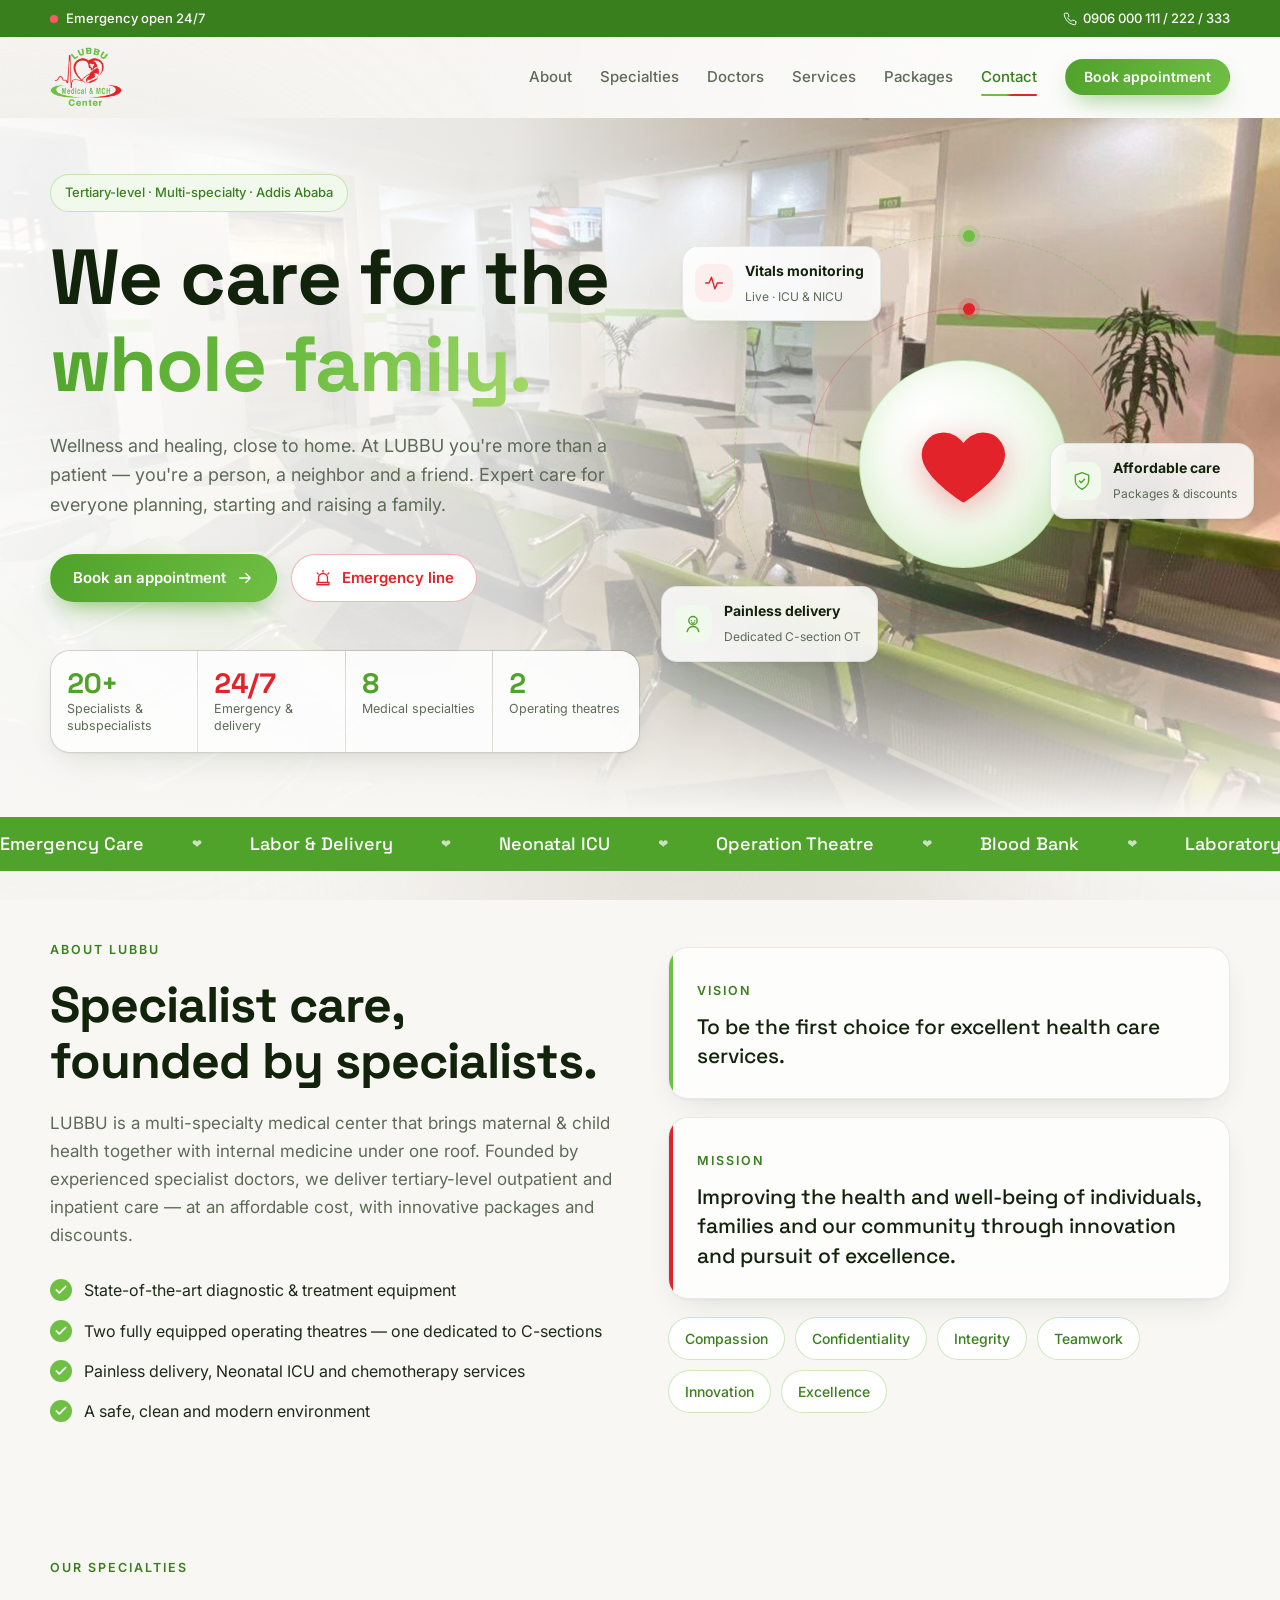
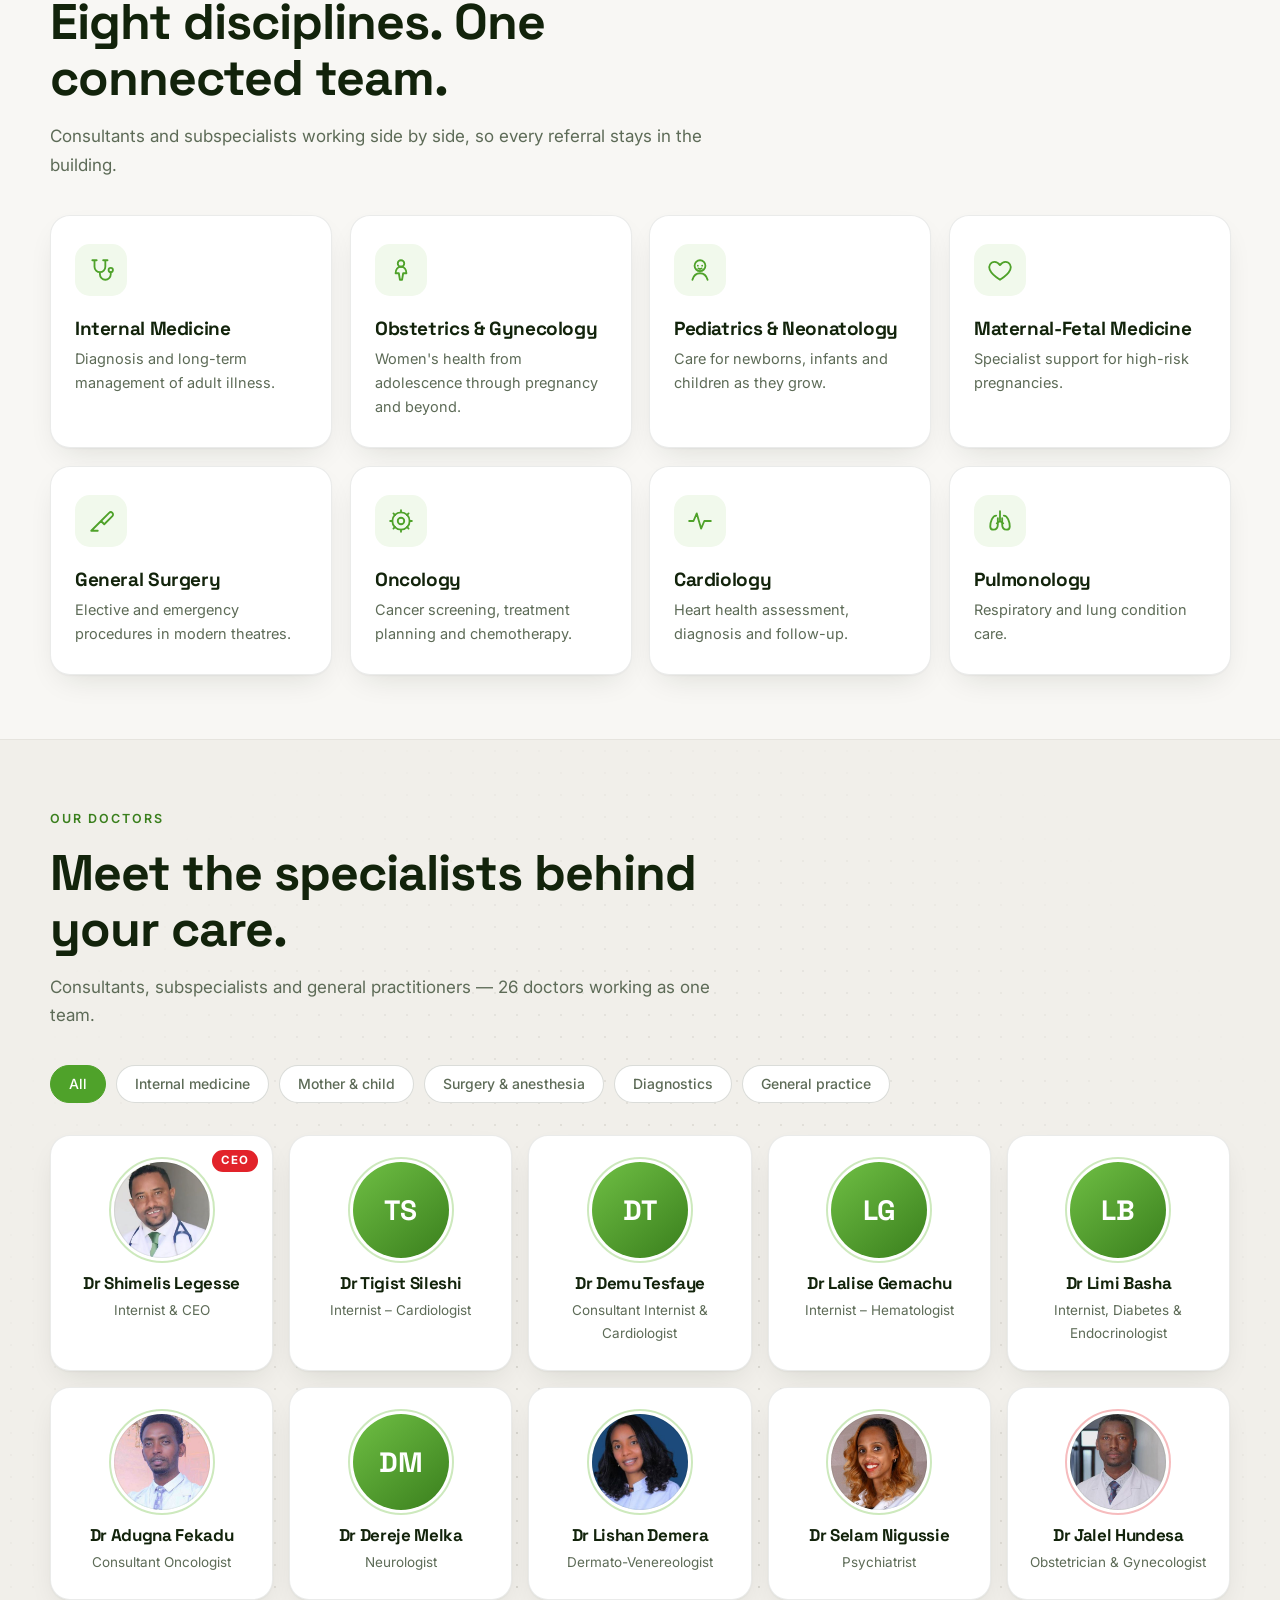
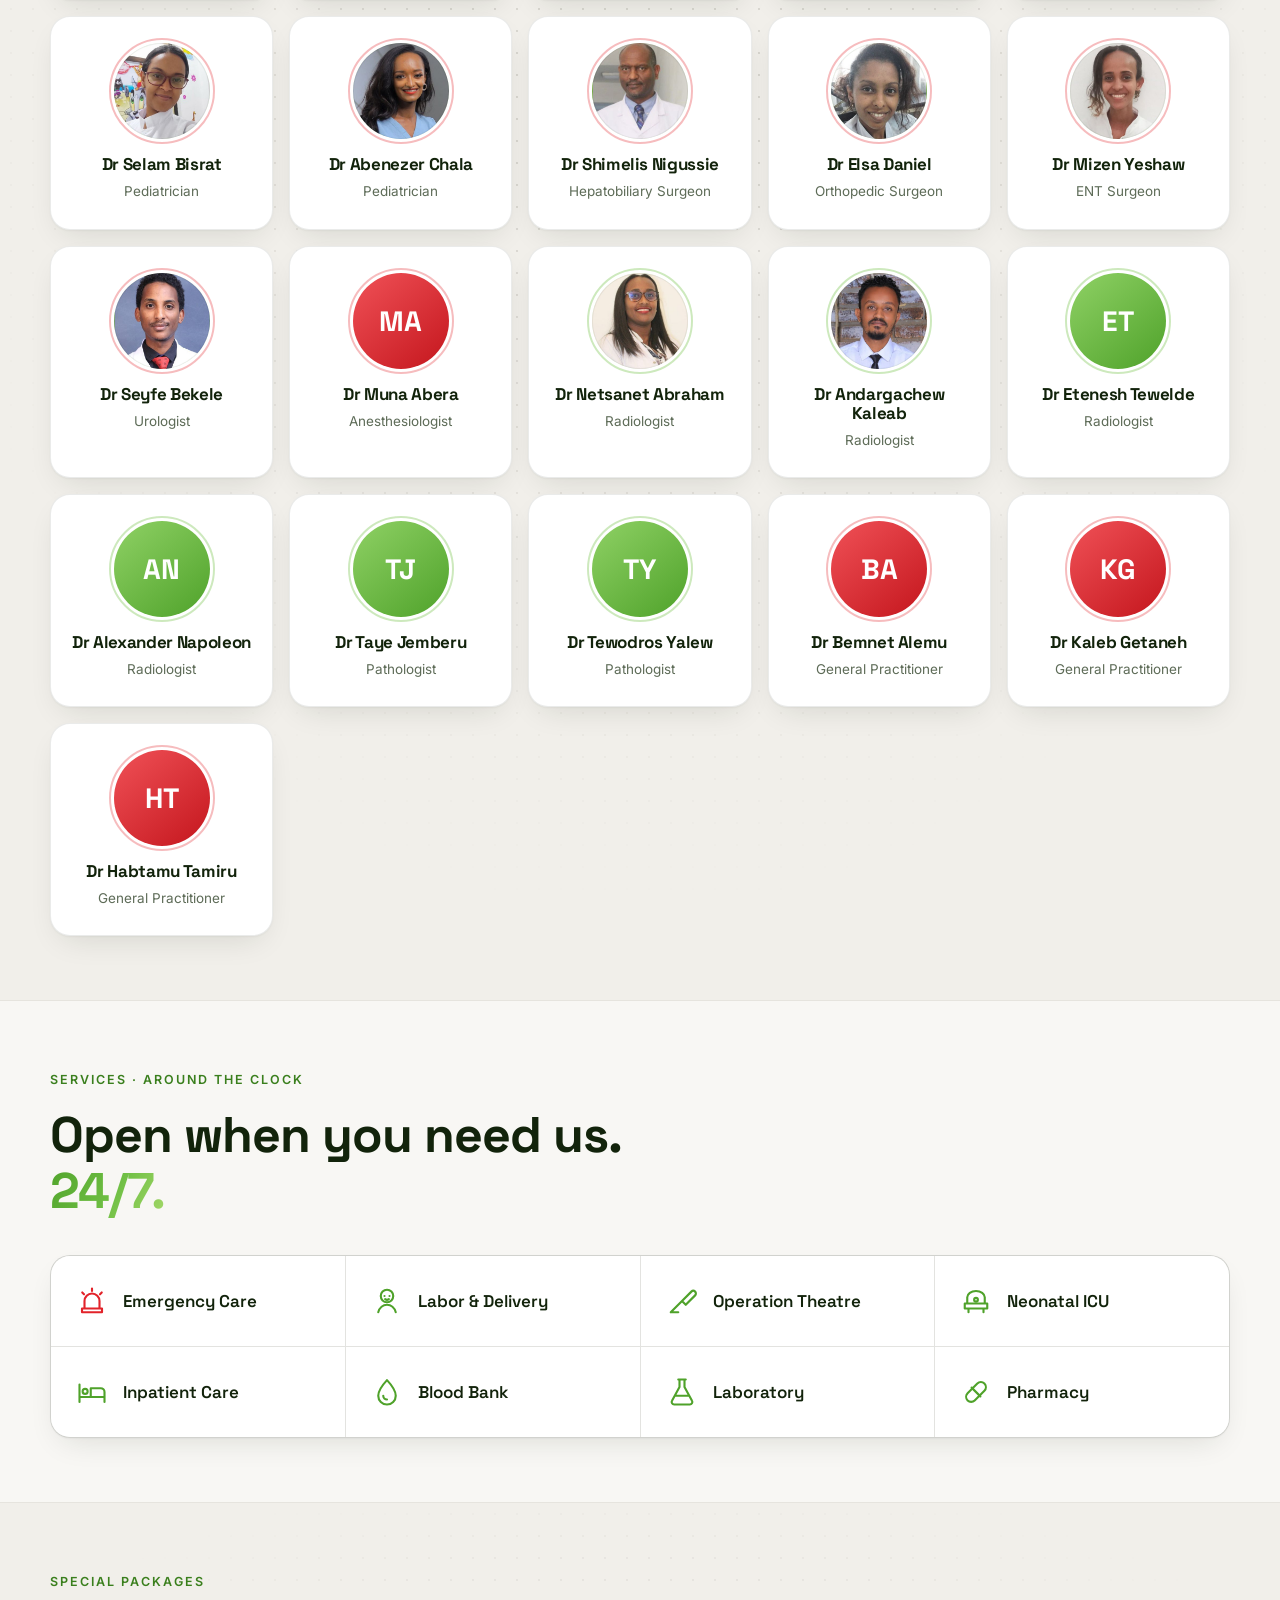
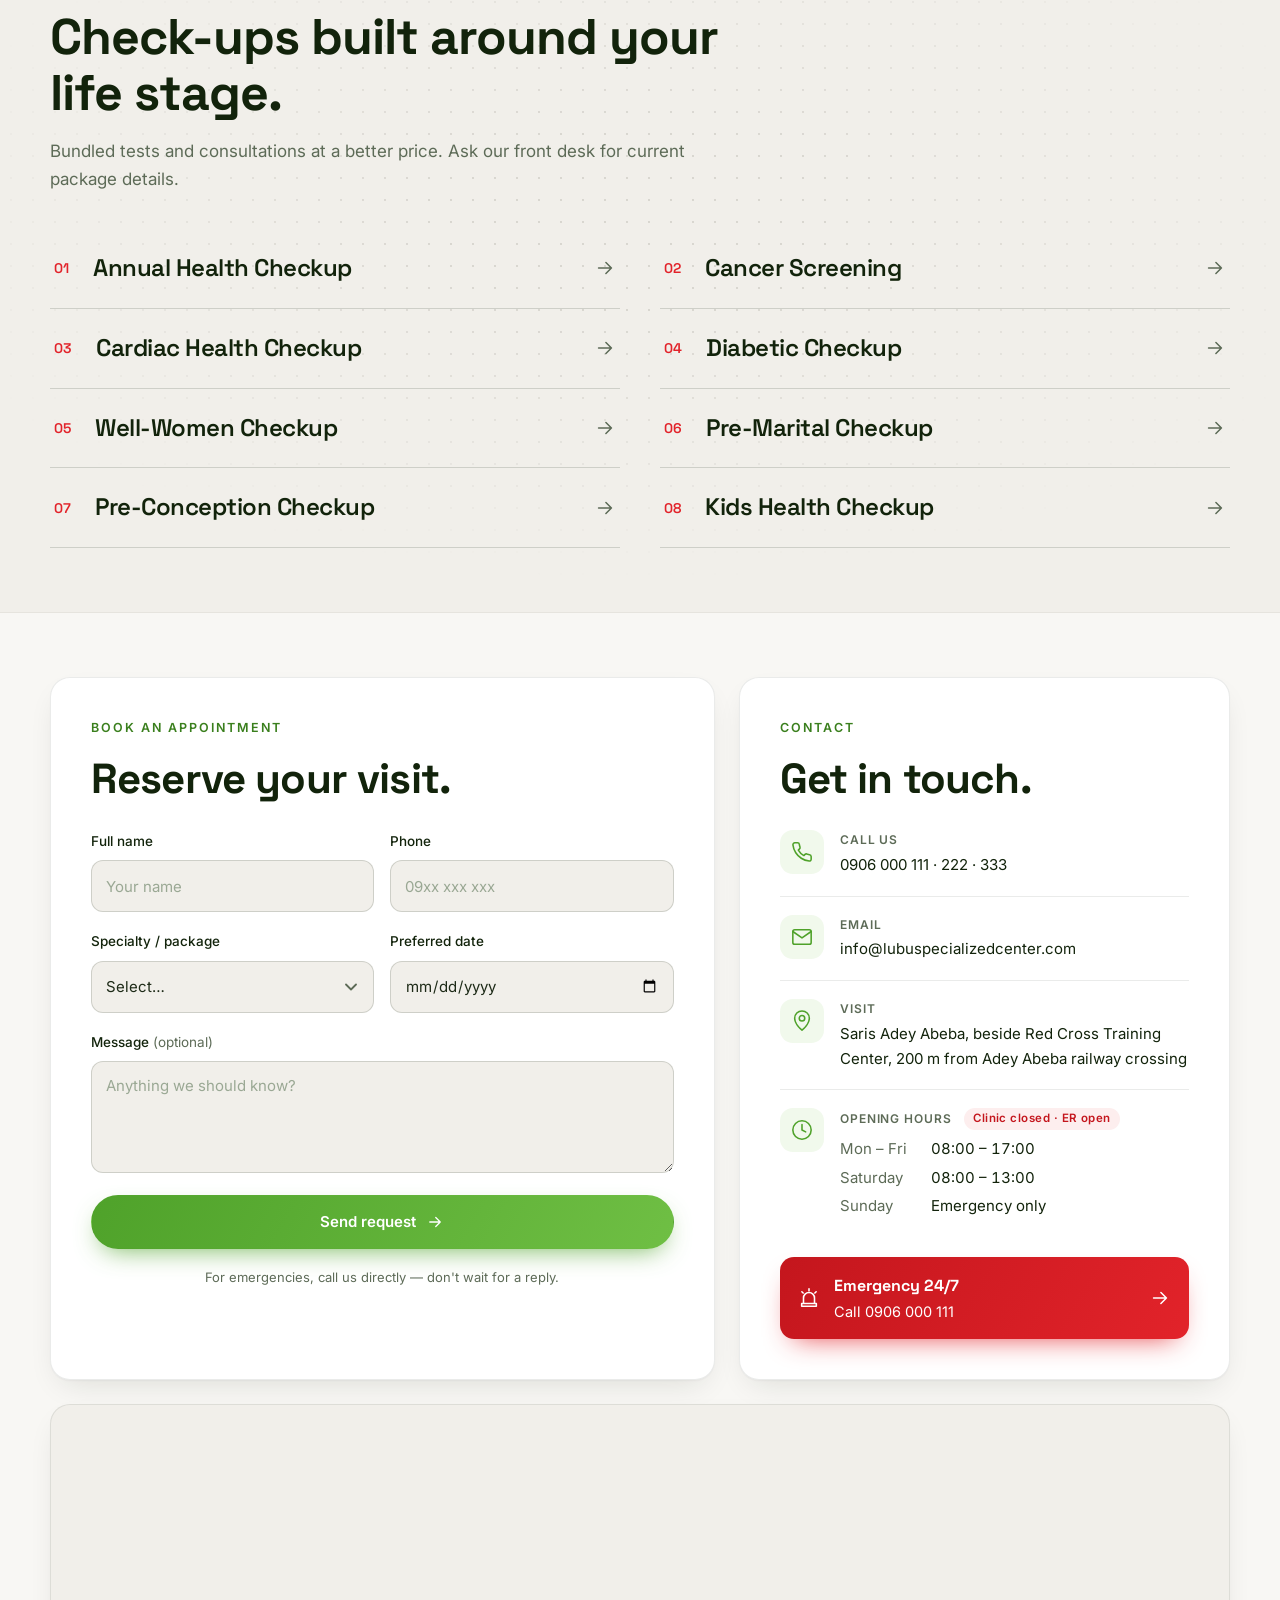
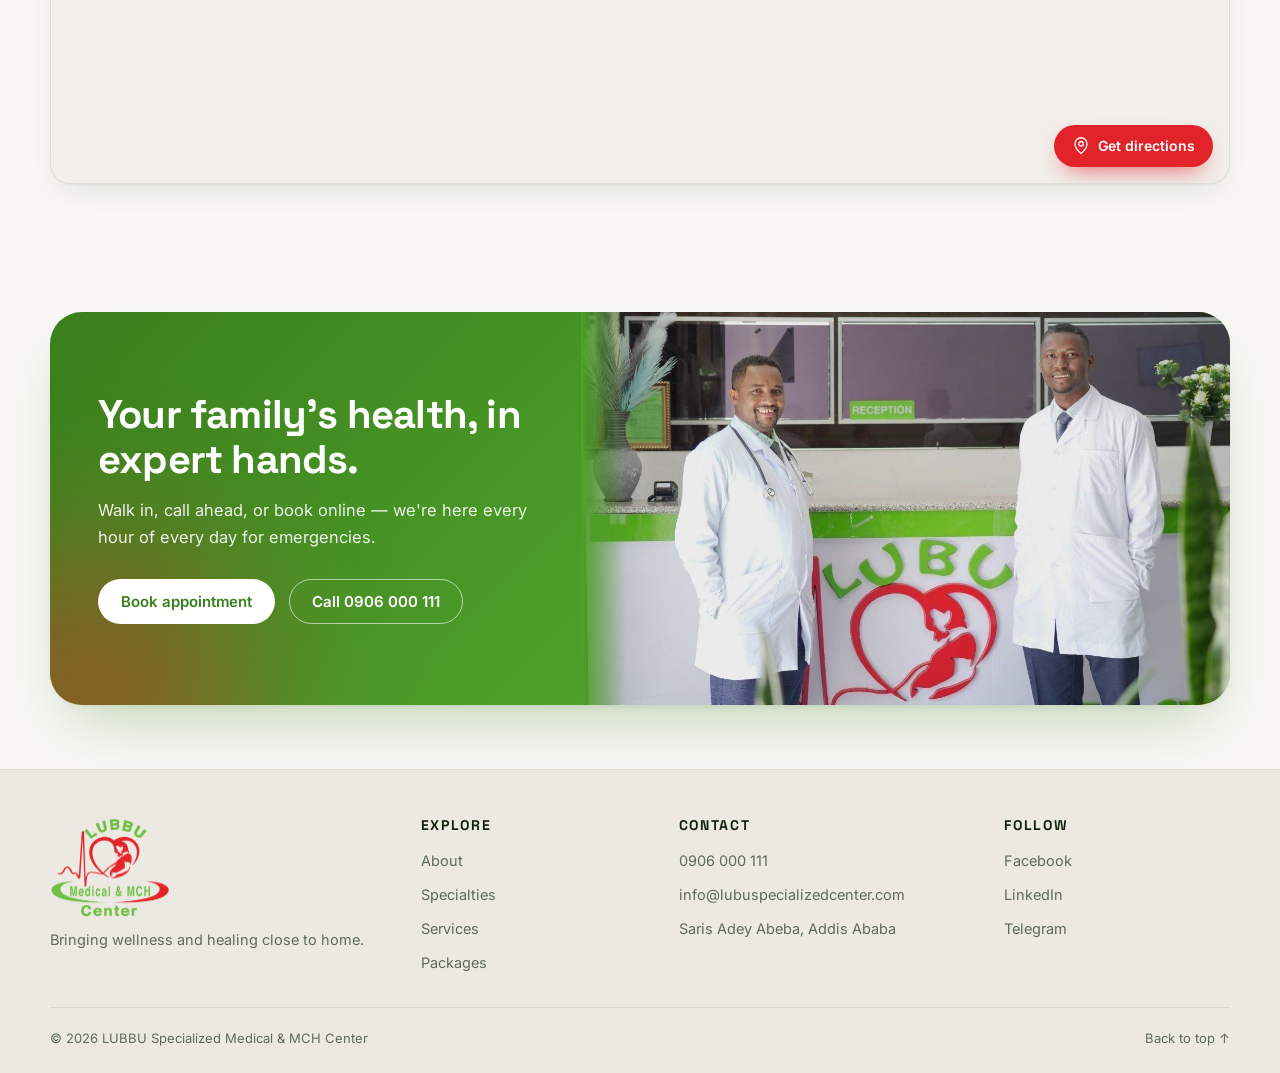
==== index.html @ edf49ea4 "Add LUBBU Medical & MCH Center website redesign Responsive single-page site: landing hero with lobby" ====
<!doctype html>
<html lang="en">
<head>
  <meta charset="utf-8" />
  <meta name="viewport" content="width=device-width, initial-scale=1" />
  <title>LUBBU Specialized Medical & MCH Center</title>
  <meta name="description" content="LUBBU – tertiary-level, multi-specialty medical and maternal & child health center in Saris Adey Abeba, Addis Ababa. 24/7 emergency, labor & delivery, NICU and 20+ specialists." />
  <meta name="theme-color" content="#ffffff" />
  <link rel="icon" href="assets/logo.png" />
  <link rel="preconnect" href="https://fonts.googleapis.com" />
  <link rel="preconnect" href="https://fonts.gstatic.com" crossorigin />
  <link href="https://fonts.googleapis.com/css2?family=Inter:wght@400;500;600&family=Space+Grotesk:wght@500;600;700&display=swap" rel="stylesheet" />
  <link rel="stylesheet" href="styles.css" />
</head>
<body>
  <!-- Icon sprite -->
  <svg width="0" height="0" style="position:absolute" aria-hidden="true">
    <defs>
      <symbol id="i-heart" viewBox="0 0 24 24"><path d="M12 21s-7.5-4.6-9.5-9.3C1.1 8.3 3.3 4.5 7 4.5c2 0 3.6 1.1 5 3 1.4-1.9 3-3 5-3 3.7 0 5.9 3.8 4.5 7.2C19.5 16.4 12 21 12 21z"/></symbol>
      <symbol id="i-steth" viewBox="0 0 24 24"><path d="M6 3v6a5 5 0 0 0 10 0V3M6 3H4m2 0h2m8 0h-2m2 0h2M11 14v2a5 5 0 0 0 10 0v-2"/><circle cx="21" cy="12" r="2"/></symbol>
      <symbol id="i-baby" viewBox="0 0 24 24"><circle cx="12" cy="8" r="5"/><path d="M10 8h.01M14 8h.01M10.5 10.5c.8.6 2.2.6 3 0M5 21c1-3.5 3.8-6 7-6s6 2.5 7 6"/></symbol>
      <symbol id="i-woman" viewBox="0 0 24 24"><circle cx="12" cy="6" r="3"/><path d="M12 9c-3 0-5 2.5-5 6h3l1 6h2l1-6h3c0-3.5-2-6-5-6z"/></symbol>
      <symbol id="i-scalpel" viewBox="0 0 24 24"><path d="M3 21l9-9M12 12l7.5-7.5a2.1 2.1 0 0 1 3 3L15 15l-3-3zM3 21h6"/></symbol>
      <symbol id="i-cell" viewBox="0 0 24 24"><circle cx="12" cy="12" r="8"/><circle cx="12" cy="12" r="3"/><path d="M12 2v2M12 20v2M2 12h2M20 12h2M5 5l1.5 1.5M17.5 17.5L19 19M5 19l1.5-1.5M17.5 6.5L19 5"/></symbol>
      <symbol id="i-pulse" viewBox="0 0 24 24"><path d="M2 12h4l3-7 4 14 3-7h6"/></symbol>
      <symbol id="i-lungs" viewBox="0 0 24 24"><path d="M12 3v9M12 12l-3 2M12 12l3 2M8.5 7C5 7 3 13 3 17c0 2 1 3 3 3 3 0 4-2 4-5V9.5M15.5 7C19 7 21 13 21 17c0 2-1 3-3 3-3 0-4-2-4-5V9.5"/></symbol>
      <symbol id="i-siren" viewBox="0 0 24 24"><path d="M6 18v-6a6 6 0 0 1 12 0v6M4 18h16v3H4zM12 2v2M4.2 5.2l1.4 1.4M19.8 5.2l-1.4 1.4"/></symbol>
      <symbol id="i-bed" viewBox="0 0 24 24"><path d="M2 20V6M2 16h20v4M22 16v-4a3 3 0 0 0-3-3h-8v7"/><circle cx="6.5" cy="11.5" r="2"/></symbol>
      <symbol id="i-drop" viewBox="0 0 24 24"><path d="M12 2.5S5 10 5 15a7 7 0 0 0 14 0c0-5-7-12.5-7-12.5z"/><path d="M9 15a3 3 0 0 0 3 3"/></symbol>
      <symbol id="i-flask" viewBox="0 0 24 24"><path d="M9 2h6M10 2v6L4 19a2 2 0 0 0 1.8 3h12.4A2 2 0 0 0 20 19l-6-11V2M7 15h10"/></symbol>
      <symbol id="i-pill" viewBox="0 0 24 24"><rect x="2.5" y="8" width="19" height="8" rx="4" transform="rotate(-45 12 12)"/><path d="M8.5 8.5l7 7"/></symbol>
      <symbol id="i-incubator" viewBox="0 0 24 24"><path d="M3 14h18v4H3zM5 14V9a7 5 0 0 1 14 0v5M6 18v3M18 18v3"/><circle cx="12" cy="11" r="1.5"/></symbol>
      <symbol id="i-check" viewBox="0 0 24 24"><path d="M20 6L9 17l-5-5"/></symbol>
      <symbol id="i-arrow" viewBox="0 0 24 24"><path d="M5 12h14M13 6l6 6-6 6"/></symbol>
      <symbol id="i-phone" viewBox="0 0 24 24"><path d="M22 16.9v3a2 2 0 0 1-2.2 2 19.8 19.8 0 0 1-8.6-3.1 19.5 19.5 0 0 1-6-6A19.8 19.8 0 0 1 2.1 4.2 2 2 0 0 1 4.1 2h3a2 2 0 0 1 2 1.7c.1 1 .4 1.9.7 2.8a2 2 0 0 1-.5 2.1L8 9.9a16 16 0 0 0 6 6l1.3-1.3a2 2 0 0 1 2.1-.4c.9.3 1.8.6 2.8.7a2 2 0 0 1 1.7 2z"/></symbol>
      <symbol id="i-mail" viewBox="0 0 24 24"><rect x="2" y="4" width="20" height="16" rx="2"/><path d="M22 6l-10 7L2 6"/></symbol>
      <symbol id="i-pin" viewBox="0 0 24 24"><path d="M12 22s8-6.5 8-13a8 8 0 0 0-16 0c0 6.5 8 13 8 13z"/><circle cx="12" cy="9" r="3"/></symbol>
      <symbol id="i-clock" viewBox="0 0 24 24"><circle cx="12" cy="12" r="10"/><path d="M12 6v6l4 2"/></symbol>
      <symbol id="i-shield" viewBox="0 0 24 24"><path d="M12 22s8-4 8-10V5l-8-3-8 3v7c0 6 8 10 8 10z"/><path d="M9 12l2 2 4-4"/></symbol>
    </defs>
  </svg>

  <div class="bg" aria-hidden="true">
    <div class="orb orb-1"></div>
    <div class="orb orb-2"></div>
    <div class="orb orb-3"></div>
    <div class="grid"></div>
  </div>

  <!-- Emergency bar -->
  <div class="topbar">
    <div class="container topbar-inner">
      <span class="live"><span class="dot"></span>Emergency open 24/7</span>
      <a href="tel:0906000111"><svg class="ico"><use href="#i-phone"/></svg>0906 000 111 / 222 / 333</a>
    </div>
  </div>

  <header class="nav" id="nav">
    <div class="container nav-inner">
      <a href="#home" class="brand" aria-label="LUBBU Medical &amp; MCH Center — home">
        <img src="assets/logo.png" alt="LUBBU Medical &amp; MCH Center" width="72" height="60" />
      </a>
      <nav class="menu" id="menu" aria-label="Main">
        <a href="#about">About</a>
        <a href="#specialties">Specialties</a>
        <a href="#doctors">Doctors</a>
        <a href="#services">Services</a>
        <a href="#packages">Packages</a>
        <a href="#contact">Contact</a>
        <a href="#appointment" class="btn btn-sm btn-primary menu-cta">Book appointment</a>
      </nav>
      <button class="burger" id="burger" aria-label="Open menu" aria-expanded="false" aria-controls="menu">
        <span></span><span></span>
      </button>
    </div>
  </header>

  <main>
    <!-- HERO -->
    <section class="hero" id="home">
      <div class="container hero-grid">
        <div class="hero-copy">
          <span class="chip reveal">Tertiary-level · Multi-specialty · Addis Ababa</span>
          <h1 class="reveal">We care for the <span class="grad">whole family.</span></h1>
          <p class="lead reveal">Wellness and healing, close to home. At LUBBU you're more than a patient — you're a person, a neighbor and a friend. Expert care for everyone planning, starting and raising a family.</p>
          <div class="hero-actions reveal">
            <a href="#appointment" class="btn btn-primary">Book an appointment <svg class="ico"><use href="#i-arrow"/></svg></a>
            <a href="tel:0906000111" class="btn btn-ghost"><svg class="ico"><use href="#i-siren"/></svg> Emergency line</a>
          </div>
          <ul class="stats reveal">
            <li><strong data-count="20" data-suffix="+">0</strong><span>Specialists &amp; subspecialists</span></li>
            <li><strong>24/7</strong><span>Emergency &amp; delivery</span></li>
            <li><strong data-count="8">0</strong><span>Medical specialties</span></li>
            <li><strong data-count="2">0</strong><span>Operating theatres</span></li>
          </ul>
        </div>

        <div class="hero-visual reveal" aria-hidden="true">
          <div class="ring ring-1"></div>
          <div class="ring ring-2"></div>
          <div class="core">
            <svg class="core-heart"><use href="#i-heart"/></svg>
          </div>
          <div class="float-card fc-1">
            <span class="fc-ico"><svg><use href="#i-pulse"/></svg></span>
            <div><b>Vitals monitoring</b><small>Live · ICU &amp; NICU</small></div>
          </div>
          <div class="float-card fc-2">
            <span class="fc-ico"><svg><use href="#i-baby"/></svg></span>
            <div><b>Painless delivery</b><small>Dedicated C-section OT</small></div>
          </div>
          <div class="float-card fc-3">
            <span class="fc-ico"><svg><use href="#i-shield"/></svg></span>
            <div><b>Affordable care</b><small>Packages &amp; discounts</small></div>
          </div>
          <svg class="ecg" viewBox="0 0 600 120" preserveAspectRatio="none">
            <path d="M0 60 H160 L180 60 L195 30 L210 95 L228 10 L246 108 L262 60 H360 L375 48 L390 60 H600" />
          </svg>
        </div>
      </div>
    </section>

    <!-- MARQUEE -->
    <div class="marquee" aria-hidden="true">
      <div class="marquee-track">
        <span>Emergency Care</span><span>Labor &amp; Delivery</span><span>Neonatal ICU</span><span>Operation Theatre</span><span>Blood Bank</span><span>Laboratory</span><span>Pharmacy</span><span>Chemotherapy</span><span>Inpatient Care</span>
        <span>Emergency Care</span><span>Labor &amp; Delivery</span><span>Neonatal ICU</span><span>Operation Theatre</span><span>Blood Bank</span><span>Laboratory</span><span>Pharmacy</span><span>Chemotherapy</span><span>Inpatient Care</span>
      </div>
    </div>

    <!-- ABOUT -->
    <section class="section" id="about">
      <div class="container about-grid">
        <div class="reveal">
          <span class="eyebrow">About LUBBU</span>
          <h2>Specialist care, founded by specialists.</h2>
          <p>LUBBU is a multi-specialty medical center that brings maternal &amp; child health together with internal medicine under one roof. Founded by experienced specialist doctors, we deliver tertiary-level outpatient and inpatient care — at an affordable cost, with innovative packages and discounts.</p>
          <ul class="checks">
            <li><svg class="ico"><use href="#i-check"/></svg>State-of-the-art diagnostic &amp; treatment equipment</li>
            <li><svg class="ico"><use href="#i-check"/></svg>Two fully equipped operating theatres — one dedicated to C-sections</li>
            <li><svg class="ico"><use href="#i-check"/></svg>Painless delivery, Neonatal ICU and chemotherapy services</li>
            <li><svg class="ico"><use href="#i-check"/></svg>A safe, clean and modern environment</li>
          </ul>
        </div>
        <div class="mv">
          <article class="glass mv-card reveal">
            <span class="eyebrow">Vision</span>
            <p class="big">To be the first choice for excellent health care services.</p>
          </article>
          <article class="glass mv-card reveal">
            <span class="eyebrow">Mission</span>
            <p class="big">Improving the health and well-being of individuals, families and our community through innovation and pursuit of excellence.</p>
          </article>
          <div class="values reveal">
            <span>Compassion</span><span>Confidentiality</span><span>Integrity</span><span>Teamwork</span><span>Innovation</span><span>Excellence</span>
          </div>
        </div>
      </div>
    </section>

    <!-- SPECIALTIES -->
    <section class="section" id="specialties">
      <div class="container">
        <div class="section-head reveal">
          <span class="eyebrow">Our specialties</span>
          <h2>Eight disciplines. One connected team.</h2>
          <p>Consultants and subspecialists working side by side, so every referral stays in the building.</p>
        </div>
        <div class="cards cards-4">
          <article class="card tilt reveal"><span class="card-ico"><svg><use href="#i-steth"/></svg></span><h3>Internal Medicine</h3><p>Diagnosis and long-term management of adult illness.</p></article>
          <article class="card tilt reveal"><span class="card-ico"><svg><use href="#i-woman"/></svg></span><h3>Obstetrics &amp; Gynecology</h3><p>Women's health from adolescence through pregnancy and beyond.</p></article>
          <article class="card tilt reveal"><span class="card-ico"><svg><use href="#i-baby"/></svg></span><h3>Pediatrics &amp; Neonatology</h3><p>Care for newborns, infants and children as they grow.</p></article>
          <article class="card tilt reveal"><span class="card-ico"><svg><use href="#i-heart"/></svg></span><h3>Maternal-Fetal Medicine</h3><p>Specialist support for high-risk pregnancies.</p></article>
          <article class="card tilt reveal"><span class="card-ico"><svg><use href="#i-scalpel"/></svg></span><h3>General Surgery</h3><p>Elective and emergency procedures in modern theatres.</p></article>
          <article class="card tilt reveal"><span class="card-ico"><svg><use href="#i-cell"/></svg></span><h3>Oncology</h3><p>Cancer screening, treatment planning and chemotherapy.</p></article>
          <article class="card tilt reveal"><span class="card-ico"><svg><use href="#i-pulse"/></svg></span><h3>Cardiology</h3><p>Heart health assessment, diagnosis and follow-up.</p></article>
          <article class="card tilt reveal"><span class="card-ico"><svg><use href="#i-lungs"/></svg></span><h3>Pulmonology</h3><p>Respiratory and lung condition care.</p></article>
        </div>
      </div>
    </section>

    <!-- DOCTORS -->
    <section class="section section-alt" id="doctors">
      <div class="container">
        <div class="section-head reveal">
          <span class="eyebrow">Our doctors</span>
          <h2>Meet the specialists behind your care.</h2>
          <p>Consultants, subspecialists and general practitioners — 26 doctors working as one team.</p>
        </div>
        <div class="filters reveal" role="tablist" aria-label="Filter doctors">
          <button class="filter active" data-filter="all" role="tab" aria-selected="true">All</button>
          <button class="filter" data-filter="medicine" role="tab" aria-selected="false">Internal medicine</button>
          <button class="filter" data-filter="mch" role="tab" aria-selected="false">Mother &amp; child</button>
          <button class="filter" data-filter="surgery" role="tab" aria-selected="false">Surgery &amp; anesthesia</button>
          <button class="filter" data-filter="diagnostics" role="tab" aria-selected="false">Diagnostics</button>
          <button class="filter" data-filter="general" role="tab" aria-selected="false">General practice</button>
        </div>
        <div class="doctors">
          <article class="doc reveal" data-cat="medicine"><span class="doc-badge">CEO</span><span class="avatar has-photo"><img src="assets/doctors/shimelis-legesse.jpg" alt="Dr Shimelis Legesse" width="180" height="180" loading="lazy" decoding="async" /></span><h3>Dr Shimelis Legesse</h3><p>Internist &amp; CEO</p></article>
          <article class="doc reveal" data-cat="medicine"><span class="avatar" aria-hidden="true">TS</span><h3>Dr Tigist Sileshi</h3><p>Internist – Cardiologist</p></article>
          <article class="doc reveal" data-cat="medicine"><span class="avatar" aria-hidden="true">DT</span><h3>Dr Demu Tesfaye</h3><p>Consultant Internist &amp; Cardiologist</p></article>
          <article class="doc reveal" data-cat="medicine"><span class="avatar" aria-hidden="true">LG</span><h3>Dr Lalise Gemachu</h3><p>Internist – Hematologist</p></article>
          <article class="doc reveal" data-cat="medicine"><span class="avatar" aria-hidden="true">LB</span><h3>Dr Limi Basha</h3><p>Internist, Diabetes &amp; Endocrinologist</p></article>
          <article class="doc reveal" data-cat="medicine"><span class="avatar has-photo"><img src="assets/doctors/adugna-fekadu.jpg" alt="Dr Adugna Fekadu" width="180" height="180" loading="lazy" decoding="async" /></span><h3>Dr Adugna Fekadu</h3><p>Consultant Oncologist</p></article>
          <article class="doc reveal" data-cat="medicine"><span class="avatar" aria-hidden="true">DM</span><h3>Dr Dereje Melka</h3><p>Neurologist</p></article>
          <article class="doc reveal" data-cat="medicine"><span class="avatar has-photo"><img src="assets/doctors/lishan-demera.jpg" alt="Dr Lishan Demera" width="180" height="180" loading="lazy" decoding="async" /></span><h3>Dr Lishan Demera</h3><p>Dermato-Venereologist</p></article>
          <article class="doc reveal" data-cat="medicine"><span class="avatar has-photo"><img src="assets/doctors/selam-nigussie.jpg" alt="Dr Selam Nigussie" width="180" height="180" loading="lazy" decoding="async" /></span><h3>Dr Selam Nigussie</h3><p>Psychiatrist</p></article>
          <article class="doc reveal" data-cat="mch"><span class="avatar has-photo"><img src="assets/doctors/jalel-hundesa.jpg" alt="Dr Jalel Hundesa" width="180" height="180" loading="lazy" decoding="async" /></span><h3>Dr Jalel Hundesa</h3><p>Obstetrician &amp; Gynecologist</p></article>
          <article class="doc reveal" data-cat="mch"><span class="avatar has-photo"><img src="assets/doctors/selam-bisrat.jpg" alt="Dr Selam Bisrat" width="180" height="180" loading="lazy" decoding="async" /></span><h3>Dr Selam Bisrat</h3><p>Pediatrician</p></article>
          <article class="doc reveal" data-cat="mch"><span class="avatar has-photo"><img src="assets/doctors/abenezer-chala.jpg" alt="Dr Abenezer Chala" width="180" height="180" loading="lazy" decoding="async" /></span><h3>Dr Abenezer Chala</h3><p>Pediatrician</p></article>
          <article class="doc reveal" data-cat="surgery"><span class="avatar has-photo"><img src="assets/doctors/shimelis-nigussie.jpg" alt="Dr Shimelis Nigussie" width="180" height="180" loading="lazy" decoding="async" /></span><h3>Dr Shimelis Nigussie</h3><p>Hepatobiliary Surgeon</p></article>
          <article class="doc reveal" data-cat="surgery"><span class="avatar has-photo"><img src="assets/doctors/elsa-daniel.jpg" alt="Dr Elsa Daniel" width="180" height="180" loading="lazy" decoding="async" /></span><h3>Dr Elsa Daniel</h3><p>Orthopedic Surgeon</p></article>
          <article class="doc reveal" data-cat="surgery"><span class="avatar has-photo"><img src="assets/doctors/mizen-yeshaw.jpg" alt="Dr Mizen Yeshaw" width="180" height="180" loading="lazy" decoding="async" /></span><h3>Dr Mizen Yeshaw</h3><p>ENT Surgeon</p></article>
          <article class="doc reveal" data-cat="surgery"><span class="avatar has-photo"><img src="assets/doctors/seyfe-bekele.jpg" alt="Dr Seyfe Bekele" width="180" height="180" loading="lazy" decoding="async" /></span><h3>Dr Seyfe Bekele</h3><p>Urologist</p></article>
          <article class="doc reveal" data-cat="surgery"><span class="avatar" aria-hidden="true">MA</span><h3>Dr Muna Abera</h3><p>Anesthesiologist</p></article>
          <article class="doc reveal" data-cat="diagnostics"><span class="avatar has-photo"><img src="assets/doctors/netsanet-abraham.jpg" alt="Dr Netsanet Abraham" width="180" height="180" loading="lazy" decoding="async" /></span><h3>Dr Netsanet Abraham</h3><p>Radiologist</p></article>
          <article class="doc reveal" data-cat="diagnostics"><span class="avatar has-photo"><img src="assets/doctors/andargachew-kaleab.jpg" alt="Dr Andargachew Kaleab" width="180" height="180" loading="lazy" decoding="async" /></span><h3>Dr Andargachew Kaleab</h3><p>Radiologist</p></article>
          <article class="doc reveal" data-cat="diagnostics"><span class="avatar" aria-hidden="true">ET</span><h3>Dr Etenesh Tewelde</h3><p>Radiologist</p></article>
          <article class="doc reveal" data-cat="diagnostics"><span class="avatar" aria-hidden="true">AN</span><h3>Dr Alexander Napoleon</h3><p>Radiologist</p></article>
          <article class="doc reveal" data-cat="diagnostics"><span class="avatar" aria-hidden="true">TJ</span><h3>Dr Taye Jemberu</h3><p>Pathologist</p></article>
          <article class="doc reveal" data-cat="diagnostics"><span class="avatar" aria-hidden="true">TY</span><h3>Dr Tewodros Yalew</h3><p>Pathologist</p></article>
          <article class="doc reveal" data-cat="general"><span class="avatar" aria-hidden="true">BA</span><h3>Dr Bemnet Alemu</h3><p>General Practitioner</p></article>
          <article class="doc reveal" data-cat="general"><span class="avatar" aria-hidden="true">KG</span><h3>Dr Kaleb Getaneh</h3><p>General Practitioner</p></article>
          <article class="doc reveal" data-cat="general"><span class="avatar" aria-hidden="true">HT</span><h3>Dr Habtamu Tamiru</h3><p>General Practitioner</p></article>
        </div>
      </div>
    </section>

    <!-- SERVICES -->
    <section class="section" id="services">
      <div class="container">
        <div class="section-head reveal">
          <span class="eyebrow">Services · around the clock</span>
          <h2>Open when you need us. <span class="grad">24/7.</span></h2>
        </div>
        <div class="services">
          <div class="service reveal"><svg><use href="#i-siren"/></svg><span>Emergency Care</span></div>
          <div class="service reveal"><svg><use href="#i-baby"/></svg><span>Labor &amp; Delivery</span></div>
          <div class="service reveal"><svg><use href="#i-scalpel"/></svg><span>Operation Theatre</span></div>
          <div class="service reveal"><svg><use href="#i-incubator"/></svg><span>Neonatal ICU</span></div>
          <div class="service reveal"><svg><use href="#i-bed"/></svg><span>Inpatient Care</span></div>
          <div class="service reveal"><svg><use href="#i-drop"/></svg><span>Blood Bank</span></div>
          <div class="service reveal"><svg><use href="#i-flask"/></svg><span>Laboratory</span></div>
          <div class="service reveal"><svg><use href="#i-pill"/></svg><span>Pharmacy</span></div>
        </div>
      </div>
    </section>

    <!-- PACKAGES -->
    <section class="section section-alt" id="packages">
      <div class="container">
        <div class="section-head reveal">
          <span class="eyebrow">Special packages</span>
          <h2>Check-ups built around your life stage.</h2>
          <p>Bundled tests and consultations at a better price. Ask our front desk for current package details.</p>
        </div>
        <div class="packages">
          <a href="#appointment" class="pkg reveal" data-pkg="Annual Health Checkup"><span class="pkg-n">01</span><h3>Annual Health Checkup</h3><svg class="ico"><use href="#i-arrow"/></svg></a>
          <a href="#appointment" class="pkg reveal" data-pkg="Cancer Screening"><span class="pkg-n">02</span><h3>Cancer Screening</h3><svg class="ico"><use href="#i-arrow"/></svg></a>
          <a href="#appointment" class="pkg reveal" data-pkg="Cardiac Health Checkup"><span class="pkg-n">03</span><h3>Cardiac Health Checkup</h3><svg class="ico"><use href="#i-arrow"/></svg></a>
          <a href="#appointment" class="pkg reveal" data-pkg="Diabetic Checkup"><span class="pkg-n">04</span><h3>Diabetic Checkup</h3><svg class="ico"><use href="#i-arrow"/></svg></a>
          <a href="#appointment" class="pkg reveal" data-pkg="Well-Women Checkup"><span class="pkg-n">05</span><h3>Well-Women Checkup</h3><svg class="ico"><use href="#i-arrow"/></svg></a>
          <a href="#appointment" class="pkg reveal" data-pkg="Pre-Marital Checkup"><span class="pkg-n">06</span><h3>Pre-Marital Checkup</h3><svg class="ico"><use href="#i-arrow"/></svg></a>
          <a href="#appointment" class="pkg reveal" data-pkg="Pre-Conception Checkup"><span class="pkg-n">07</span><h3>Pre-Conception Checkup</h3><svg class="ico"><use href="#i-arrow"/></svg></a>
          <a href="#appointment" class="pkg reveal" data-pkg="Kids Health Checkup"><span class="pkg-n">08</span><h3>Kids Health Checkup</h3><svg class="ico"><use href="#i-arrow"/></svg></a>
        </div>
      </div>
    </section>

    <!-- APPOINTMENT + CONTACT -->
    <section class="section" id="appointment">
      <div class="container">
        <div class="contact-grid">
          <div class="glass form-card reveal">
            <span class="eyebrow">Book an appointment</span>
            <h2>Reserve your visit.</h2>
            <form id="apptForm" novalidate>
              <div class="row">
                <label><span class="lbl">Full name</span><input name="name" required autocomplete="name" placeholder="Your name" /></label>
                <label><span class="lbl">Phone</span><input name="phone" type="tel" required autocomplete="tel" placeholder="09xx xxx xxx" /></label>
              </div>
              <div class="row">
                <label><span class="lbl">Specialty / package</span>
                  <select name="dept" id="deptSelect" required>
                    <option value="">Select…</option>
                    <optgroup label="Specialties">
                      <option>Internal Medicine</option><option>Obstetrics &amp; Gynecology</option><option>Pediatrics &amp; Neonatology</option><option>Maternal-Fetal Medicine</option><option>General Surgery</option><option>Oncology</option><option>Cardiology</option><option>Pulmonology</option>
                    </optgroup>
                    <optgroup label="Packages">
                      <option>Annual Health Checkup</option><option>Cancer Screening</option><option>Cardiac Health Checkup</option><option>Diabetic Checkup</option><option>Well-Women Checkup</option><option>Pre-Marital Checkup</option><option>Pre-Conception Checkup</option><option>Kids Health Checkup</option>
                    </optgroup>
                  </select>
                </label>
                <label><span class="lbl">Preferred date</span><input name="date" type="date" required /></label>
              </div>
              <label><span class="lbl">Message <span class="opt">(optional)</span></span><textarea name="msg" rows="4" placeholder="Anything we should know?"></textarea></label>
              <button class="btn btn-primary btn-block" type="submit">Send request <svg class="ico"><use href="#i-arrow"/></svg></button>
              <p class="form-note" id="formNote" role="status">For emergencies, call us directly — don't wait for a reply.</p>
            </form>
          </div>

          <aside class="glass contact-card reveal" id="contact">
            <span class="eyebrow">Contact</span>
            <h2>Get in touch.</h2>
            <ul class="contact-list">
              <li>
                <span class="info-ico"><svg><use href="#i-phone"/></svg></span>
                <div><small>Call us</small><span><a href="tel:0906000111">0906&nbsp;000&nbsp;111</a> · <a href="tel:0906000222">222</a> · <a href="tel:0906000333">333</a></span></div>
              </li>
              <li>
                <span class="info-ico"><svg><use href="#i-mail"/></svg></span>
                <div><small>Email</small><a href="mailto:info@lubuspecializedcenter.com">info@lubuspecializedcenter.com</a></div>
              </li>
              <li>
                <span class="info-ico"><svg><use href="#i-pin"/></svg></span>
                <div><small>Visit</small><span>Saris Adey Abeba, beside Red Cross Training Center, 200&nbsp;m from Adey Abeba railway crossing</span></div>
              </li>
              <li class="hours">
                <span class="info-ico"><svg><use href="#i-clock"/></svg></span>
                <div>
                  <small>Opening hours <span class="open-badge" id="openBadge"></span></small>
                  <dl>
                    <dt>Mon – Fri</dt><dd>08:00 – 17:00</dd>
                    <dt>Saturday</dt><dd>08:00 – 13:00</dd>
                    <dt>Sunday</dt><dd>Emergency only</dd>
                  </dl>
                </div>
              </li>
            </ul>
            <a class="er-strip" href="tel:0906000111">
              <svg class="ico"><use href="#i-siren"/></svg>
              <span><b>Emergency 24/7</b> Call 0906 000 111</span>
              <svg class="ico"><use href="#i-arrow"/></svg>
            </a>
          </aside>
        </div>

        <div class="map reveal">
          <iframe title="Map showing LUBBU Specialized Medical &amp; MCH Center" loading="lazy" referrerpolicy="no-referrer-when-downgrade" allowfullscreen
            src="https://maps.google.com/maps?q=Lubbu%20Specialized%20Medical%20%26%20MCH%20Center&amp;t=m&amp;z=16&amp;output=embed&amp;iwloc=near"></iframe>
          <a class="map-btn" href="https://www.google.com/maps/dir/?api=1&amp;destination=Lubbu%20Specialized%20Medical%20%26%20MCH%20Center" target="_blank" rel="noopener">
            <svg class="ico"><use href="#i-pin"/></svg> Get directions
          </a>
        </div>
      </div>
    </section>

    <!-- CTA -->
    <section class="section">
      <div class="container">
        <div class="cta reveal">
          <figure class="cta-photo">
            <img src="assets/photos/reception.jpg" alt="Two LUBBU doctors smiling at the reception desk" width="1241" height="750" loading="lazy" decoding="async" />
          </figure>
          <div class="cta-panel">
            <h2>Your family's health, in expert hands.</h2>
            <p>Walk in, call ahead, or book online — we're here every hour of every day for emergencies.</p>
            <div class="hero-actions">
              <a href="#appointment" class="btn btn-light">Book appointment</a>
              <a href="tel:0906000111" class="btn btn-outline-light">Call 0906 000 111</a>
            </div>
          </div>
        </div>
      </div>
    </section>
  </main>

  <footer class="footer">
    <div class="container footer-grid">
      <div>
        <a href="#home" class="brand brand-footer">
          <img src="assets/logo.png" alt="LUBBU Medical &amp; MCH Center" width="120" height="100" />
        </a>
        <p class="muted">Bringing wellness and healing close to home.</p>
      </div>
      <div>
        <h4>Explore</h4>
        <a href="#about">About</a><a href="#specialties">Specialties</a><a href="#services">Services</a><a href="#packages">Packages</a>
      </div>
      <div>
        <h4>Contact</h4>
        <a href="tel:0906000111">0906 000 111</a><a href="mailto:info@lubuspecializedcenter.com">info@lubuspecializedcenter.com</a><span class="muted">Saris Adey Abeba, Addis Ababa</span>
      </div>
      <div>
        <h4>Follow</h4>
        <a href="#" aria-label="Facebook">Facebook</a><a href="#" aria-label="LinkedIn">LinkedIn</a><a href="#" aria-label="Telegram">Telegram</a>
      </div>
    </div>
    <div class="container footer-bottom">
      <span>© <span id="year"></span> LUBBU Specialized Medical &amp; MCH Center</span>
      <a href="#home">Back to top ↑</a>
    </div>
  </footer>

  <script src="script.js"></script>
</body>
</html>
---- styles.css ----
/* Brand palette taken from the LUBBU logo: green #6FBF44, red #E2232A, white */
:root {
  --green: #6fbf44;
  --green-600: #4fa22a;
  --green-700: #3a7f1d;
  --green-50: #f1f9ec;
  --green-100: #e2f3d8;
  --red: #e2232a;
  --red-600: #c4161d;
  --red-50: #fdeeee;
  --bg: #f8f7f4;
  --bg-soft: #f1efea;
  --ink: #12230b;
  --text: #1d2a17;
  --muted: #5d6b57;
  --border: rgba(29, 42, 23, 0.09);
  --border-strong: rgba(29, 42, 23, 0.16);
  --surface: rgba(255, 255, 255, 0.72);
  --grad: linear-gradient(120deg, var(--green-600), var(--green) 55%, #a6d96a);
  --grad-brand: linear-gradient(120deg, var(--green) 0%, var(--green) 45%, var(--red) 55%, var(--red) 100%);
  --radius: 20px;
  --shadow: 0 1px 2px rgba(18, 35, 11, .04), 0 12px 32px -12px rgba(18, 35, 11, .14);
  --shadow-lg: 0 2px 4px rgba(18, 35, 11, .04), 0 30px 60px -24px rgba(58, 127, 29, .35);
  --font-display: "Space Grotesk", system-ui, sans-serif;
  --font-body: "Inter", system-ui, sans-serif;
}

*, *::before, *::after { box-sizing: border-box; }
html { scroll-behavior: smooth; scroll-padding-top: 96px; overflow-x: clip; }
body {
  margin: 0;
  background: var(--bg);
  color: var(--text);
  font: 400 16px/1.65 var(--font-body);
  -webkit-font-smoothing: antialiased;
  overflow-x: clip;
}
img, svg { display: block; }
a { color: inherit; text-decoration: none; }
h1, h2, h3, h4 { font-family: var(--font-display); line-height: 1.12; margin: 0; letter-spacing: -0.02em; color: var(--ink); }
p { margin: 0; }
.container { width: min(1180px, 100% - 32px); margin-inline: auto; }
.ico { width: 18px; height: 18px; flex: none; }
svg use { fill: none; stroke: currentColor; stroke-width: 1.7; stroke-linecap: round; stroke-linejoin: round; }
.grad { background: var(--grad); -webkit-background-clip: text; background-clip: text; color: transparent; }
.red { color: var(--red); }
.muted { color: var(--muted); }

/* ---------- Background (warm neutral, soft light + fine grain) ---------- */
.bg { position: fixed; inset: 0; z-index: -1; overflow: hidden; pointer-events: none;
  background:
    radial-gradient(1100px 620px at 88% 8%, rgba(255,255,255,.95), transparent 62%),
    radial-gradient(900px 560px at 6% 62%, rgba(255,255,255,.85), transparent 60%),
    radial-gradient(800px 500px at 70% 100%, rgba(228,224,216,.6), transparent 65%),
    var(--bg); }
.orb { position: absolute; border-radius: 50%; filter: blur(110px); animation: drift 26s ease-in-out infinite alternate; }
.orb-1 { width: 560px; height: 560px; background: rgba(222, 217, 207, .55); top: 18%; left: -220px; }
.orb-2 { width: 520px; height: 520px; background: rgba(255, 255, 255, .9); top: 40%; right: -160px; animation-delay: -8s; }
.orb-3 { width: 460px; height: 460px; background: rgba(214, 210, 201, .4); bottom: -180px; left: 35%; animation-delay: -16s; }
/* fine paper grain */
.grid { position: absolute; inset: 0; opacity: .5; mix-blend-mode: multiply;
  background-image: url("data:image/svg+xml,%3Csvg xmlns='http://www.w3.org/2000/svg' width='180' height='180'%3E%3Cfilter id='n'%3E%3CfeTurbulence type='fractalNoise' baseFrequency='.9' numOctaves='2' stitchTiles='stitch'/%3E%3CfeColorMatrix values='0 0 0 0 .45 0 0 0 0 .43 0 0 0 0 .4 0 0 0 .09 0'/%3E%3C/filter%3E%3Crect width='100%25' height='100%25' filter='url(%23n)'/%3E%3C/svg%3E"); }
@keyframes drift { to { transform: translate(60px, 40px) scale(1.1); } }

/* ---------- Topbar & Nav ---------- */
.topbar { font-size: 13px; color: #fff; background: var(--green-700); }
.topbar-inner { display: flex; justify-content: space-between; align-items: center; gap: 12px; padding: 8px 0; }
.topbar a { display: inline-flex; align-items: center; gap: 6px; font-weight: 500; }
.topbar a:hover { color: var(--green-100); }
.topbar .ico { width: 14px; height: 14px; }
.live { display: inline-flex; align-items: center; gap: 8px; font-weight: 500; }
.dot { width: 8px; height: 8px; border-radius: 50%; background: #ff5a5f; box-shadow: 0 0 0 0 rgba(255,90,95,.8); animation: ping 1.8s infinite; }
@keyframes ping { 70% { box-shadow: 0 0 0 10px rgba(255,90,95,0); } 100% { box-shadow: 0 0 0 0 rgba(255,90,95,0); } }

.nav { position: sticky; top: 0; z-index: 50; transition: background .3s, border-color .3s, box-shadow .3s; border-bottom: 1px solid transparent; }
.nav.scrolled { background: rgba(255, 255, 255, 0.82); backdrop-filter: blur(16px) saturate(160%); -webkit-backdrop-filter: blur(16px) saturate(160%); border-color: var(--border); box-shadow: 0 8px 30px -20px rgba(18,35,11,.3); }
.nav-inner { display: flex; align-items: center; justify-content: space-between; height: 80px; }
.brand { display: inline-flex; align-items: center; }
.brand img { height: 60px; width: auto; }
.menu { display: flex; align-items: center; gap: 28px; font-size: 15px; font-weight: 500; }
.menu a:not(.btn) { color: var(--muted); position: relative; transition: color .2s; }
.menu a:not(.btn):hover, .menu a.active { color: var(--green-700); }
.menu a:not(.btn)::after { content: ""; position: absolute; left: 0; right: 0; bottom: -6px; height: 2px; border-radius: 2px; background: var(--grad-brand); transform: scaleX(0); transition: transform .25s; }
.menu a:not(.btn):hover::after, .menu a.active::after { transform: scaleX(1); }
.burger { display: none; background: none; border: 0; width: 44px; height: 44px; cursor: pointer; position: relative; }
.burger span { position: absolute; left: 11px; right: 11px; height: 2px; background: var(--ink); border-radius: 2px; transition: transform .3s, top .3s; }
.burger span:first-child { top: 17px; }
.burger span:last-child { top: 25px; }
.burger[aria-expanded="true"] span:first-child { top: 21px; transform: rotate(45deg); }
.burger[aria-expanded="true"] span:last-child { top: 21px; transform: rotate(-45deg); }

/* ---------- Buttons ---------- */
.btn { display: inline-flex; align-items: center; justify-content: center; gap: 10px; padding: 14px 22px; border-radius: 999px; font: 600 15px/1 var(--font-body); border: 1px solid transparent; cursor: pointer; transition: transform .2s, box-shadow .25s, background .25s, border-color .25s, color .25s; }
.btn:hover { transform: translateY(-2px); }
.btn-sm { padding: 10px 18px; font-size: 14px; }
.btn-primary { color: #fff; background: linear-gradient(120deg, var(--green-600), var(--green)); box-shadow: 0 10px 26px -10px rgba(79, 162, 42, .8); }
.btn-primary:hover { box-shadow: 0 16px 36px -12px rgba(79, 162, 42, 1); }
.btn-ghost { color: var(--red); background: #fff; border-color: rgba(226, 35, 42, .35); }
.btn-ghost:hover { background: var(--red); color: #fff; border-color: var(--red); }
.btn-light { background: #fff; color: var(--green-700); }
.btn-outline-light { color: #fff; border-color: rgba(255,255,255,.6); }
.btn-outline-light:hover { background: rgba(255,255,255,.14); }
.btn-block { width: 100%; }

/* ---------- Hero ---------- */
.hero { padding: 56px 0 64px; }
.hero-grid { display: grid; grid-template-columns: 1.05fr .95fr; gap: 56px; align-items: center; }
.chip { display: inline-block; padding: 7px 14px; border-radius: 999px; font-size: 13px; font-weight: 500; color: var(--green-700); background: var(--green-50); border: 1px solid rgba(111, 191, 68, .35); }
.hero h1 { font-size: clamp(42px, 6.4vw, 78px); margin: 22px 0 22px; font-weight: 700; }
.lead { font-size: 18px; color: var(--muted); max-width: 560px; }
.hero-actions { display: flex; flex-wrap: wrap; gap: 14px; margin-top: 34px; }
.stats { list-style: none; padding: 0; margin: 48px 0 0; display: grid; grid-template-columns: repeat(4, 1fr); gap: 1px; border-radius: var(--radius); overflow: hidden; background: var(--border); border: 1px solid var(--border); box-shadow: var(--shadow); }
.stats li { background: rgba(255, 255, 255, .92); padding: 18px 16px; display: flex; flex-direction: column; gap: 4px; }
.stats strong { font: 700 28px/1 var(--font-display); color: var(--green-600); font-variant-numeric: tabular-nums; }
.stats li:nth-child(2) strong { color: var(--red); }
.stats span { font-size: 12.5px; color: var(--muted); line-height: 1.35; }

.hero-visual { position: relative; aspect-ratio: 1; max-width: 520px; width: 100%; margin-inline: auto; display: grid; place-items: center; }
.ring { position: absolute; border-radius: 50%; border: 1px solid rgba(111, 191, 68, .45); }
.ring-1 { inset: 6%; border-style: dashed; animation: spin 40s linear infinite; }
.ring-2 { inset: 20%; border-color: rgba(226, 35, 42, .25); animation: spin 26s linear infinite reverse; }
.ring-1::after, .ring-2::after { content: ""; position: absolute; width: 12px; height: 12px; border-radius: 50%; background: var(--green); box-shadow: 0 0 0 5px rgba(111,191,68,.2); top: -6px; left: 50%; }
.ring-2::after { background: var(--red); box-shadow: 0 0 0 5px rgba(226,35,42,.18); }
@keyframes spin { to { transform: rotate(360deg); } }
.core { width: 40%; aspect-ratio: 1; border-radius: 50%; display: grid; place-items: center; background: radial-gradient(circle at 32% 28%, #fff, var(--green-50) 60%, var(--green-100)); border: 1px solid rgba(111, 191, 68, .4); box-shadow: inset 0 -10px 40px rgba(111,191,68,.2), 0 30px 80px -20px rgba(79,162,42,.5); }
.core-heart { width: 46%; height: 46%; color: var(--red); animation: beat 1.2s ease-in-out infinite; filter: drop-shadow(0 8px 16px rgba(226,35,42,.35)); }
.core-heart use { fill: var(--red); stroke-width: 1.2; }
@keyframes beat { 0%, 100% { transform: scale(1); } 15% { transform: scale(1.12); } 30% { transform: scale(.98); } 45% { transform: scale(1.06); } }
.ecg { position: absolute; left: -6%; right: -6%; width: 112%; height: 22%; top: 39%; z-index: 2; pointer-events: none; overflow: visible; }
.ecg path { fill: none; stroke: var(--red); stroke-width: 2.6; stroke-dasharray: 900; stroke-dashoffset: 900; animation: ecg 3s linear infinite; filter: drop-shadow(0 0 1.5px #fff) drop-shadow(0 0 3px #fff) drop-shadow(0 2px 6px rgba(226, 35, 42, .35)); }
@keyframes ecg { 0% { stroke-dashoffset: 900; opacity: 1; } 70% { stroke-dashoffset: 0; opacity: 1; } 100% { stroke-dashoffset: 0; opacity: 0; } }

.float-card { position: absolute; z-index: 3; display: flex; align-items: center; gap: 12px; padding: 12px 16px 12px 12px; border-radius: 16px; background: rgba(255, 255, 255, .85); border: 1px solid var(--border); backdrop-filter: blur(14px); -webkit-backdrop-filter: blur(14px); box-shadow: var(--shadow-lg); animation: float 6s ease-in-out infinite; }
.float-card b { display: block; font-size: 14px; color: var(--ink); }
.float-card small { color: var(--muted); font-size: 12px; }
.fc-ico { width: 38px; height: 38px; border-radius: 11px; display: grid; place-items: center; background: var(--green-50); color: var(--green-600); }
.fc-ico svg { width: 20px; height: 20px; }
.fc-1 { top: 8%; left: -4%; }
.fc-1 .fc-ico { background: var(--red-50); color: var(--red); }
.fc-2 { bottom: 12%; left: -8%; animation-delay: -2s; }
.fc-3 { top: 46%; right: -6%; animation-delay: -4s; }
@keyframes float { 50% { transform: translateY(-12px); } }

/* ---------- Marquee ---------- */
.marquee { overflow: hidden; background: var(--green-600); padding: 18px 0; }
.marquee-track { display: flex; gap: 48px; width: max-content; animation: marquee 40s linear infinite; }
.marquee span { font: 500 18px/1 var(--font-display); color: #fff; white-space: nowrap; display: inline-flex; align-items: center; gap: 48px; }
.marquee span::after { content: "❤"; color: #fff; opacity: .7; font-size: 12px; }
@keyframes marquee { to { transform: translateX(-50%); } }

/* ---------- Sections ---------- */
.section { padding: 64px 0; position: relative; }
.section-alt { background: var(--bg-soft); isolation: isolate; border-block: 1px solid rgba(60, 52, 40, .06); }
.section-alt::before { content: ""; position: absolute; inset: 0; z-index: -1; pointer-events: none;
  background-image: radial-gradient(rgba(60, 52, 40, .13) 1px, transparent 1.3px); background-size: 22px 22px;
  mask-image: radial-gradient(ellipse 75% 65% at 50% 45%, #000 20%, transparent 78%);
  -webkit-mask-image: radial-gradient(ellipse 75% 65% at 50% 45%, #000 20%, transparent 78%); }
.section-head { max-width: 680px; margin-bottom: 36px; }
.section-head p { color: var(--muted); margin-top: 16px; font-size: 17px; }
.eyebrow { display: inline-block; font-size: 12.5px; font-weight: 600; letter-spacing: .16em; text-transform: uppercase; color: var(--green-700); margin-bottom: 16px; }
h2 { font-size: clamp(32px, 4.2vw, 50px); font-weight: 700; }

.glass { background: var(--surface); border: 1px solid var(--border); border-radius: var(--radius); backdrop-filter: blur(14px); -webkit-backdrop-filter: blur(14px); box-shadow: var(--shadow); }
.section-alt .glass { background: #fff; }

/* About */
.about-grid { display: grid; grid-template-columns: 1fr 1fr; gap: 56px; align-items: center; }
.about-grid > div:first-child p { color: var(--muted); margin-top: 20px; font-size: 17px; }
.checks { list-style: none; padding: 0; margin: 28px 0 0; display: grid; gap: 14px; }
.checks li { display: flex; gap: 12px; align-items: flex-start; }
.checks .ico { color: #fff; background: var(--green); border-radius: 50%; padding: 4px; width: 22px; height: 22px; margin-top: 2px; }
.checks .ico use { stroke-width: 3; }
.mv { display: grid; gap: 18px; }
.mv-card { padding: 28px; position: relative; overflow: hidden; }
.mv-card::before { content: ""; position: absolute; inset: 0 auto 0 0; width: 4px; background: var(--green); }
.mv-card + .mv-card::before { background: var(--red); }
.mv-card .eyebrow { margin-bottom: 10px; }
.big { font: 500 21px/1.4 var(--font-display); color: var(--ink); }
.values { display: flex; flex-wrap: wrap; gap: 10px; }
.values span { padding: 9px 16px; border-radius: 999px; font-size: 14px; font-weight: 500; background: #fff; color: var(--green-700); border: 1px solid rgba(111, 191, 68, .35); transition: background .2s, color .2s; }
.values span:hover { background: var(--green); color: #fff; }

/* Cards */
.cards { display: grid; gap: 18px; }
.cards-4 { grid-template-columns: repeat(4, 1fr); }
.card { position: relative; padding: 28px 24px; border-radius: var(--radius); background: #fff; border: 1px solid var(--border); box-shadow: var(--shadow); overflow: hidden; transition: border-color .3s, box-shadow .3s; will-change: transform; }
.card::after { content: ""; position: absolute; inset: 0; background: radial-gradient(380px circle at var(--mx, 50%) var(--my, 0%), rgba(111, 191, 68, .14), transparent 45%); opacity: 0; transition: opacity .3s; pointer-events: none; }
.card::before { content: ""; position: absolute; inset: auto 0 0; height: 3px; background: var(--grad-brand); transform: scaleX(0); transform-origin: left; transition: transform .4s; }
.card:hover { border-color: rgba(111, 191, 68, .45); box-shadow: var(--shadow-lg); }
.card:hover::after { opacity: 1; }
.card:hover::before { transform: scaleX(1); }
.card-ico { width: 52px; height: 52px; border-radius: 15px; display: grid; place-items: center; background: var(--green-50); color: var(--green-600); margin-bottom: 22px; transition: background .3s, color .3s; }
.card:hover .card-ico { background: var(--green); color: #fff; }
.card-ico svg { width: 26px; height: 26px; }
.card h3 { font-size: 19px; margin-bottom: 8px; }
.card p { font-size: 14.5px; color: var(--muted); }

/* Doctors */
.filters { display: flex; flex-wrap: wrap; gap: 10px; margin-bottom: 32px; }
.filter { font: 500 14px/1 var(--font-body); color: var(--muted); background: #fff; border: 1px solid var(--border-strong); padding: 11px 18px; border-radius: 999px; cursor: pointer; transition: all .2s; }
.filter:hover { color: var(--green-700); border-color: var(--green); }
.filter.active { color: #fff; background: var(--green-600); border-color: var(--green-600); }
.doctors { display: grid; grid-template-columns: repeat(auto-fill, minmax(210px, 1fr)); gap: 16px; }
.doc { padding: 26px 20px; border-radius: var(--radius); background: #fff; border: 1px solid var(--border); box-shadow: var(--shadow); text-align: center; transition: border-color .3s, transform .3s, box-shadow .3s; }
.doc:hover { border-color: rgba(111, 191, 68, .5); transform: translateY(-4px); box-shadow: var(--shadow-lg); }
.doc.hidden { display: none; }
.avatar { width: 76px; height: 76px; margin: 0 auto 16px; border-radius: 50%; display: grid; place-items: center; font: 700 24px/1 var(--font-display); color: #fff; position: relative; background: linear-gradient(140deg, var(--green), var(--green-700)); }
.avatar::before { content: ""; position: absolute; inset: -5px; border-radius: 50%; border: 2px solid rgba(111, 191, 68, .35); }
.doc { position: relative; }
.avatar { width: 96px; height: 96px; font-size: 28px; }
.avatar.has-photo { background: var(--green-100); }
.avatar img { width: 100%; height: 100%; border-radius: 50%; object-fit: cover; transition: transform .4s; }
.doc:hover .avatar img { transform: scale(1.06); }
.avatar.has-photo { overflow: visible; }
.avatar.has-photo::after { content: ""; position: absolute; inset: 0; border-radius: 50%; box-shadow: inset 0 0 0 1px rgba(0,0,0,.06); }
.doc[data-cat="diagnostics"] .avatar:not(.has-photo) { background: linear-gradient(140deg, #8fd165, var(--green-600)); }
.doc[data-cat="mch"] .avatar::before,
.doc[data-cat="surgery"] .avatar::before { border-color: rgba(226, 35, 42, .3); }
.doc[data-cat="surgery"] .avatar:not(.has-photo),
.doc[data-cat="general"] .avatar { background: linear-gradient(140deg, #f05157, var(--red-600)); }
.doc[data-cat="general"] .avatar::before { border-color: rgba(226, 35, 42, .3); }
.doc-badge { position: absolute; top: 14px; right: 14px; font: 700 11.5px/1 var(--font-body); letter-spacing: .08em; padding: 5px 9px; border-radius: 999px; color: #fff; background: var(--red); }
.doc h3 { font-size: 17px; }
.doc p { font-size: 13.5px; color: var(--muted); margin-top: 6px; }

/* Services */
.services { display: grid; grid-template-columns: repeat(4, 1fr); gap: 1px; background: var(--border); border: 1px solid var(--border); border-radius: var(--radius); overflow: hidden; box-shadow: var(--shadow); }
.service { display: flex; align-items: center; gap: 16px; padding: 30px 26px; background: #fff; transition: background .3s, color .3s; }
.service:hover { background: var(--green-600); color: #fff; }
.service:hover span { color: #fff; }
.service svg { width: 30px; height: 30px; color: var(--green-600); flex: none; transition: transform .3s, color .3s; }
.service:first-child svg { color: var(--red); }
.service:hover svg { transform: scale(1.15) rotate(-6deg); color: #fff; }
.service span { font: 600 17px/1.3 var(--font-display); color: var(--ink); transition: color .3s; }

/* Packages */
.packages { display: grid; grid-template-columns: repeat(2, 1fr); gap: 0 40px; }
.pkg { display: flex; align-items: center; gap: 24px; padding: 26px 4px; border-bottom: 1px solid var(--border-strong); transition: padding .3s, color .3s; }
.pkg-n { font: 600 14px/1 var(--font-display); color: var(--red); }
.pkg h3 { font-size: clamp(19px, 2vw, 24px); font-weight: 600; flex: 1; transition: color .3s; }
.pkg .ico { width: 22px; height: 22px; color: var(--muted); transition: transform .3s, color .3s; }
.pkg:hover { padding-left: 16px; }
.pkg:hover h3 { color: var(--green-600); }
.pkg:hover .ico { transform: translateX(6px) rotate(-45deg); color: var(--green-600); }

/* Contact & form */
.contact-grid { display: grid; grid-template-columns: 1.15fr .85fr; gap: 24px; align-items: stretch; }
.form-card, .contact-card { padding: 40px; background: #fff; display: flex; flex-direction: column; }
.form-card h2, .contact-card h2 { font-size: clamp(30px, 3.4vw, 42px); margin-bottom: 28px; }
form { display: grid; gap: 18px; }
.row { display: grid; grid-template-columns: 1fr 1fr; gap: 16px; }
label { display: flex; flex-direction: column; gap: 8px; }
.lbl { font-size: 13.5px; font-weight: 500; color: var(--ink); }
.opt { font-weight: 400; color: var(--muted); }
input, select, textarea { font: 400 15px/1.4 var(--font-body); color: var(--text); background: var(--bg-soft); border: 1px solid var(--border-strong); border-radius: 12px; padding: 0 14px; width: 100%; height: 52px; transition: border-color .2s, box-shadow .2s, background .2s; }
select { appearance: none; -webkit-appearance: none; padding-right: 40px; cursor: pointer; background-image: url("data:image/svg+xml,%3Csvg xmlns='http://www.w3.org/2000/svg' width='12' height='8' fill='none' stroke='%235d6b57' stroke-width='1.8' stroke-linecap='round' stroke-linejoin='round'%3E%3Cpath d='M1 1.5l5 5 5-5'/%3E%3C/svg%3E"); background-repeat: no-repeat; background-position: right 16px center; }
input[type="date"] { cursor: pointer; }
textarea { height: auto; min-height: 112px; padding: 13px 14px; resize: vertical; }
input::placeholder, textarea::placeholder { color: #9aa894; }
input:focus, select:focus, textarea:focus { outline: none; background-color: #fff; border-color: var(--green); box-shadow: 0 0 0 4px rgba(111, 191, 68, .2); }
.invalid { border-color: var(--red) !important; box-shadow: 0 0 0 4px rgba(226, 35, 42, .12) !important; }
form .btn-block { height: 54px; margin-top: 4px; }
.form-note { font-size: 13px; color: var(--muted); text-align: center; }
.form-note.ok { color: var(--green-700); }
.form-note.err { color: var(--red); }

.contact-list { list-style: none; margin: 0; padding: 0; flex: 1; }
.contact-list li { display: flex; gap: 16px; align-items: flex-start; padding: 18px 0; border-top: 1px solid var(--border); }
.contact-list li:first-child { border-top: 0; padding-top: 0; }
.contact-list li > div { display: flex; flex-direction: column; gap: 3px; min-width: 0; font-size: 15px; color: var(--ink); }
.contact-list small { font-size: 12px; font-weight: 600; letter-spacing: .08em; text-transform: uppercase; color: var(--muted); }
.contact-list a { overflow-wrap: anywhere; transition: color .2s; }
.contact-list a:hover { color: var(--green-600); }
.info-ico { width: 44px; height: 44px; border-radius: 13px; display: grid; place-items: center; flex: none; background: var(--green-50); color: var(--green-600); }
.info-ico svg { width: 22px; height: 22px; }
.hours dl { display: grid; grid-template-columns: auto 1fr; gap: 4px 24px; margin: 4px 0 0; }
.hours dt { color: var(--muted); }
.hours dd { margin: 0; font-variant-numeric: tabular-nums; }
.open-badge { display: inline-block; margin-left: 8px; font: 600 11.5px/1 var(--font-body); padding: 5px 9px; border-radius: 999px; vertical-align: 1px; letter-spacing: .04em; text-transform: none; }
.open-badge.open { background: var(--green-100); color: var(--green-700); }
.open-badge.closed { background: var(--red-50); color: var(--red-600); }
.er-strip { display: flex; align-items: center; gap: 14px; margin-top: 20px; padding: 16px 18px; border-radius: 14px; color: #fff; background: linear-gradient(120deg, var(--red-600), var(--red)); box-shadow: 0 12px 28px -14px rgba(226, 35, 42, .9); transition: transform .2s, box-shadow .2s; }
.er-strip:hover { transform: translateY(-2px); box-shadow: 0 16px 34px -14px rgba(226, 35, 42, 1); }
.er-strip span { flex: 1; font-size: 14.5px; }
.er-strip b { display: block; font-family: var(--font-display); font-size: 16px; }
.er-strip .ico { width: 22px; height: 22px; }

.map { position: relative; margin-top: 24px; border-radius: var(--radius); overflow: hidden; border: 1px solid var(--border); height: 380px; box-shadow: var(--shadow); background: var(--bg-soft); }
.map iframe { width: 100%; height: 100%; border: 0; display: block; }
.map-btn { position: absolute; right: 16px; bottom: 16px; display: inline-flex; align-items: center; gap: 8px; padding: 12px 18px; border-radius: 999px; font: 600 14px/1 var(--font-body); color: #fff; background: var(--red); box-shadow: 0 10px 24px -10px rgba(226, 35, 42, .8); transition: transform .2s, background .2s; }
.map-btn:hover { transform: translateY(-2px); background: var(--red-600); }


/* CTA */
.cta { position: relative; overflow: hidden; display: grid; grid-template-columns: .9fr 1.1fr; align-items: stretch; border-radius: 32px; color: #fff; background: linear-gradient(135deg, var(--green-700), var(--green-600) 60%, var(--green)); box-shadow: var(--shadow-lg); }
.cta::after { content: ""; position: absolute; width: 320px; height: 320px; left: -120px; bottom: -160px; border-radius: 50%; background: rgba(226, 35, 42, .45); filter: blur(80px); pointer-events: none; }
.cta-photo { order: 2; margin: 0; position: relative; }
.cta-photo img { width: 100%; height: 100%; aspect-ratio: 1241 / 750; object-fit: cover; object-position: center top; }
.cta-photo::before { content: ""; position: absolute; inset: 0 auto 0 0; width: 7%; background: linear-gradient(90deg, var(--green-600), transparent); z-index: 1; pointer-events: none; }
.cta-panel { position: relative; z-index: 1; display: flex; flex-direction: column; justify-content: center; padding: 48px 40px 48px 48px; }
.cta h2 { color: #fff; font-size: clamp(28px, 3.2vw, 40px); }
.cta p { color: rgba(255,255,255,.9); margin-top: 14px; font-size: 16.5px; max-width: 440px; }
.cta .hero-actions { margin-top: 28px; }

/* Footer */
.footer { background: #ece9e3; border-top: 1px solid rgba(60, 52, 40, .08); padding: 48px 0 24px; }
.footer-grid { display: grid; grid-template-columns: 1.5fr 1fr 1.3fr 1fr; gap: 32px; }
.footer-grid > div { display: flex; flex-direction: column; gap: 10px; font-size: 14.5px; }
.footer-grid > div > a:not(.brand) { color: var(--muted); transition: color .2s; }
.footer-grid > div > a:not(.brand):hover { color: var(--green-600); }
.brand-footer img { height: 100px; }
.footer h4 { font-size: 14px; letter-spacing: .12em; text-transform: uppercase; margin-bottom: 6px; }
.footer-bottom { display: flex; justify-content: space-between; gap: 16px; flex-wrap: wrap; border-top: 1px solid var(--border); margin-top: 32px; padding-top: 20px; font-size: 13px; color: var(--muted); }

/* Reveal */
.reveal { opacity: 0; transform: translateY(24px); transition: opacity .8s cubic-bezier(.2,.7,.2,1), transform .8s cubic-bezier(.2,.7,.2,1); transition-delay: var(--d, 0s); }
.reveal.in { opacity: 1; transform: none; }

/* ---------- Responsive ---------- */
@media (max-width: 1024px) {
  .cards-4, .services { grid-template-columns: repeat(2, 1fr); }
  .hero-grid, .about-grid, .contact-grid { grid-template-columns: 1fr; }
  .hero-visual { max-width: 400px; }
  .ecg { left: 0; right: 0; width: 100%; }
  .footer-grid { grid-template-columns: 1fr 1fr; }
}
@media (max-width: 860px) {
  .burger { display: block; }
  .nav { background: rgba(255,255,255,.92); backdrop-filter: blur(16px); -webkit-backdrop-filter: blur(16px); }
  .nav-inner { height: 72px; }
  .brand img { height: 52px; }
  .menu { position: fixed; inset: 72px 0 auto; flex-direction: column; align-items: stretch; gap: 0; padding: 12px 16px 24px; background: rgba(255, 255, 255, .98); border-bottom: 1px solid var(--border); box-shadow: 0 20px 40px -20px rgba(18,35,11,.3); transform: translateY(-120%); opacity: 0; pointer-events: none; transition: transform .35s, opacity .35s; }
  .menu.open { transform: none; opacity: 1; pointer-events: auto; }
  .menu a:not(.btn) { padding: 14px 4px; border-bottom: 1px solid var(--border); font-size: 17px; }
  .menu a:not(.btn)::after { display: none; }
  .menu-cta { margin-top: 18px; }
  .cta { grid-template-columns: 1fr; border-radius: 24px; }
  .cta-photo { order: 0; }
  .cta-photo img { height: auto; }
  .cta-photo::before { inset: auto 0 0 0; width: auto; height: 22%; background: linear-gradient(0deg, var(--green-700), transparent); }
  .cta-panel { padding: 32px 28px 36px; }
  .stats { grid-template-columns: repeat(2, 1fr); }
  .packages { grid-template-columns: 1fr; }
}
@media (max-width: 560px) {
  .hero-visual { max-width: 320px; }
  .fc-3 { display: none; }
  .fc-1 { top: 4%; left: -2%; }
  .fc-2 { bottom: 6%; left: auto; right: -2%; }
  .hero-actions .btn, .cta .hero-actions .btn { flex: 1 1 100%; }
  .footer-grid { grid-template-columns: 1fr 1fr; gap: 28px 20px; }
  .footer-grid > div:first-child { grid-column: 1 / -1; }
  .footer-grid > div:nth-child(3) { grid-column: 1 / -1; order: 5; }
  .footer-bottom { flex-direction: column; gap: 8px; }
  .section { padding: 44px 0; }
  .hero { padding: 32px 0 44px; }
  .cards-4, .services, .row { grid-template-columns: 1fr; }
  .doctors { grid-template-columns: repeat(2, 1fr); gap: 12px; }
  .doc { padding: 20px 12px; }
  .avatar { width: 76px; height: 76px; font-size: 22px; }
  .doc-badge { top: 10px; right: 10px; }
  .filters { flex-wrap: nowrap; overflow-x: auto; margin-inline: -16px; padding-inline: 16px; scrollbar-width: none; }
  .filters::-webkit-scrollbar { display: none; }
  .filter { flex: none; }
  .form-card, .contact-card { padding: 26px 20px; }
  .map { height: 300px; }
  .float-card { transform: scale(.85); }
  .float-card small { display: none; }
  .topbar-inner .live { display: none; }
  .topbar-inner { justify-content: center; }
}

@media (prefers-reduced-motion: reduce) {
  *, *::before, *::after { animation: none !important; transition: none !important; }
  .reveal { opacity: 1; transform: none; }
  html { scroll-behavior: auto; }
  .ecg path { stroke-dashoffset: 0; }
}

/* Landing hero background photo */
.hero { position: relative; isolation: isolate; }
.hero::before {
  content: ""; position: absolute; inset: 0; z-index: -1; pointer-events: none;
  background:
    linear-gradient(180deg, transparent 70%, var(--bg) 100%),
    linear-gradient(90deg, rgba(255,255,255,.95) 0%, rgba(255,255,255,.82) 40%, rgba(255,255,255,.2) 72%, rgba(255,255,255,0) 100%),
    url("assets/photos/lobby.jpg") center / cover no-repeat;
}
@media (max-width: 1024px) {
  .hero::before {
    background:
      linear-gradient(180deg, rgba(255,255,255,.93), rgba(255,255,255,.86) 70%, var(--bg)),
      url("assets/photos/lobby.jpg") center / cover no-repeat;
  }
}
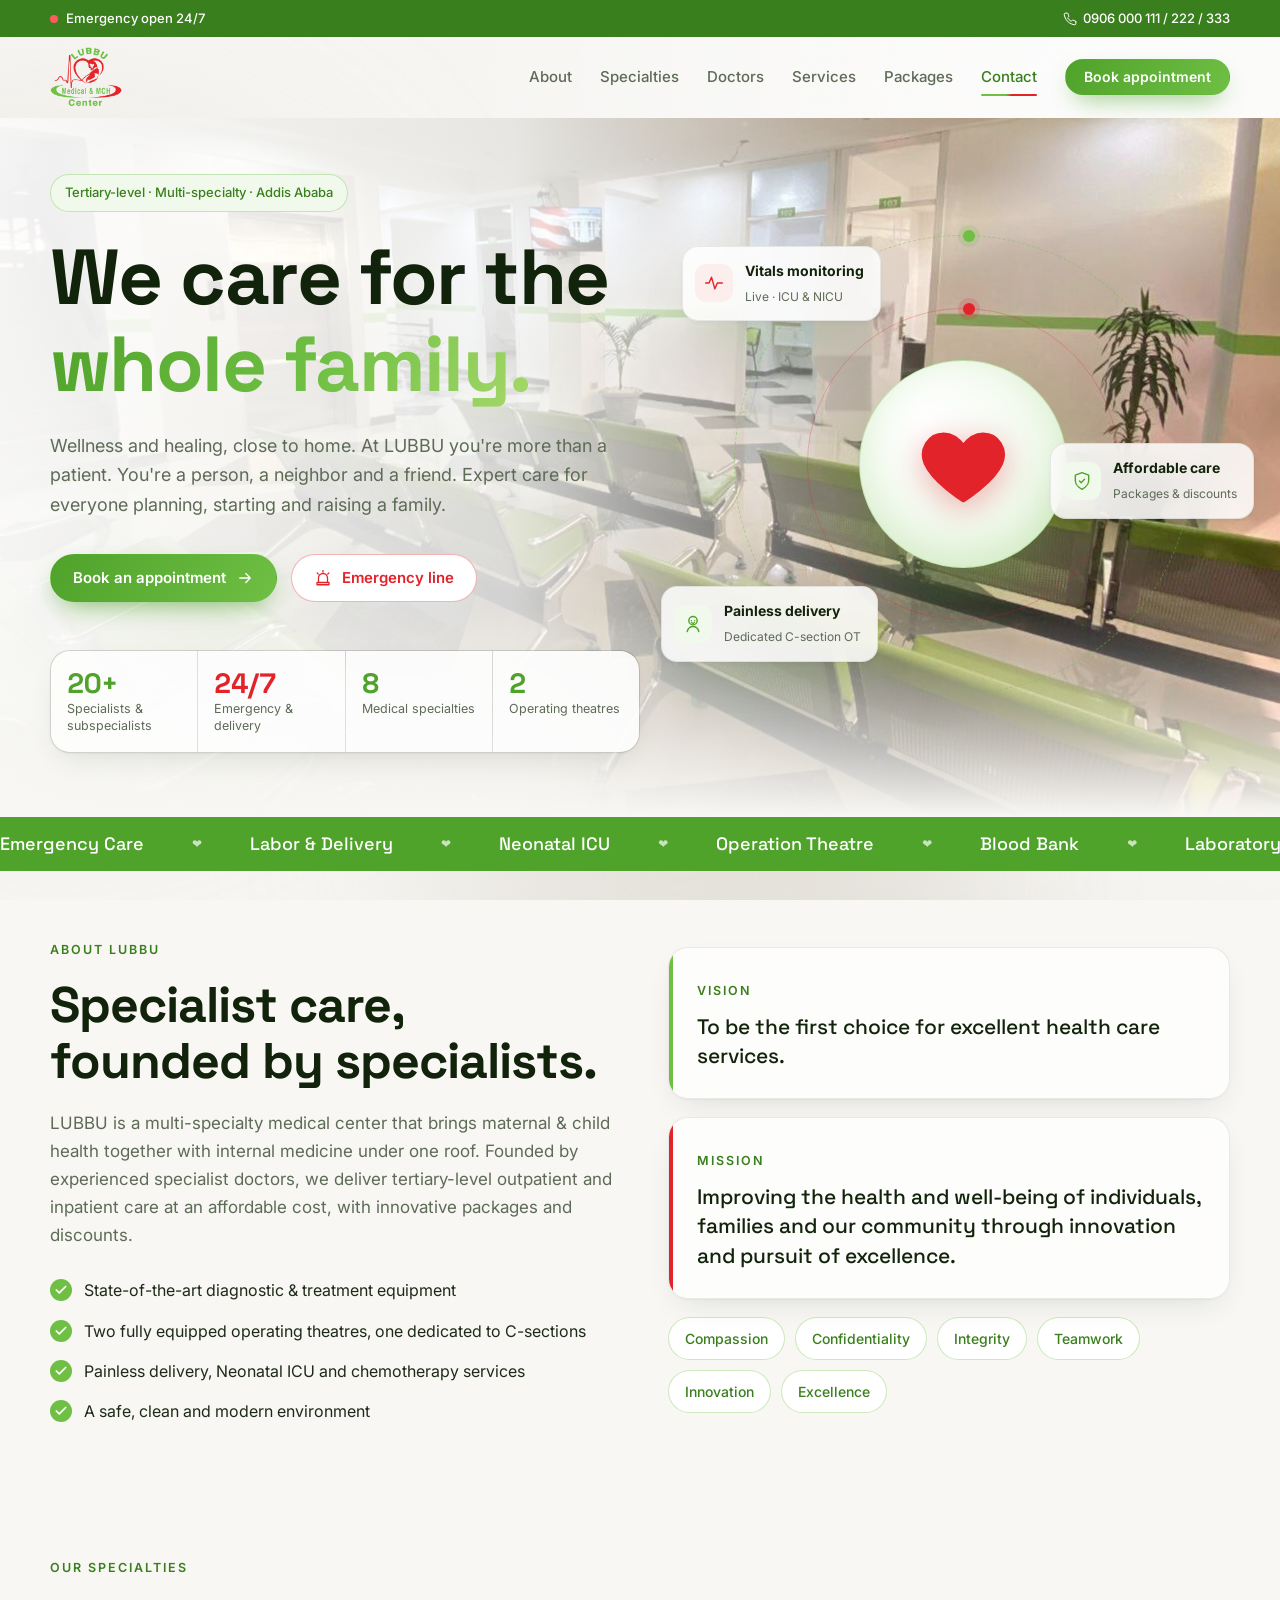
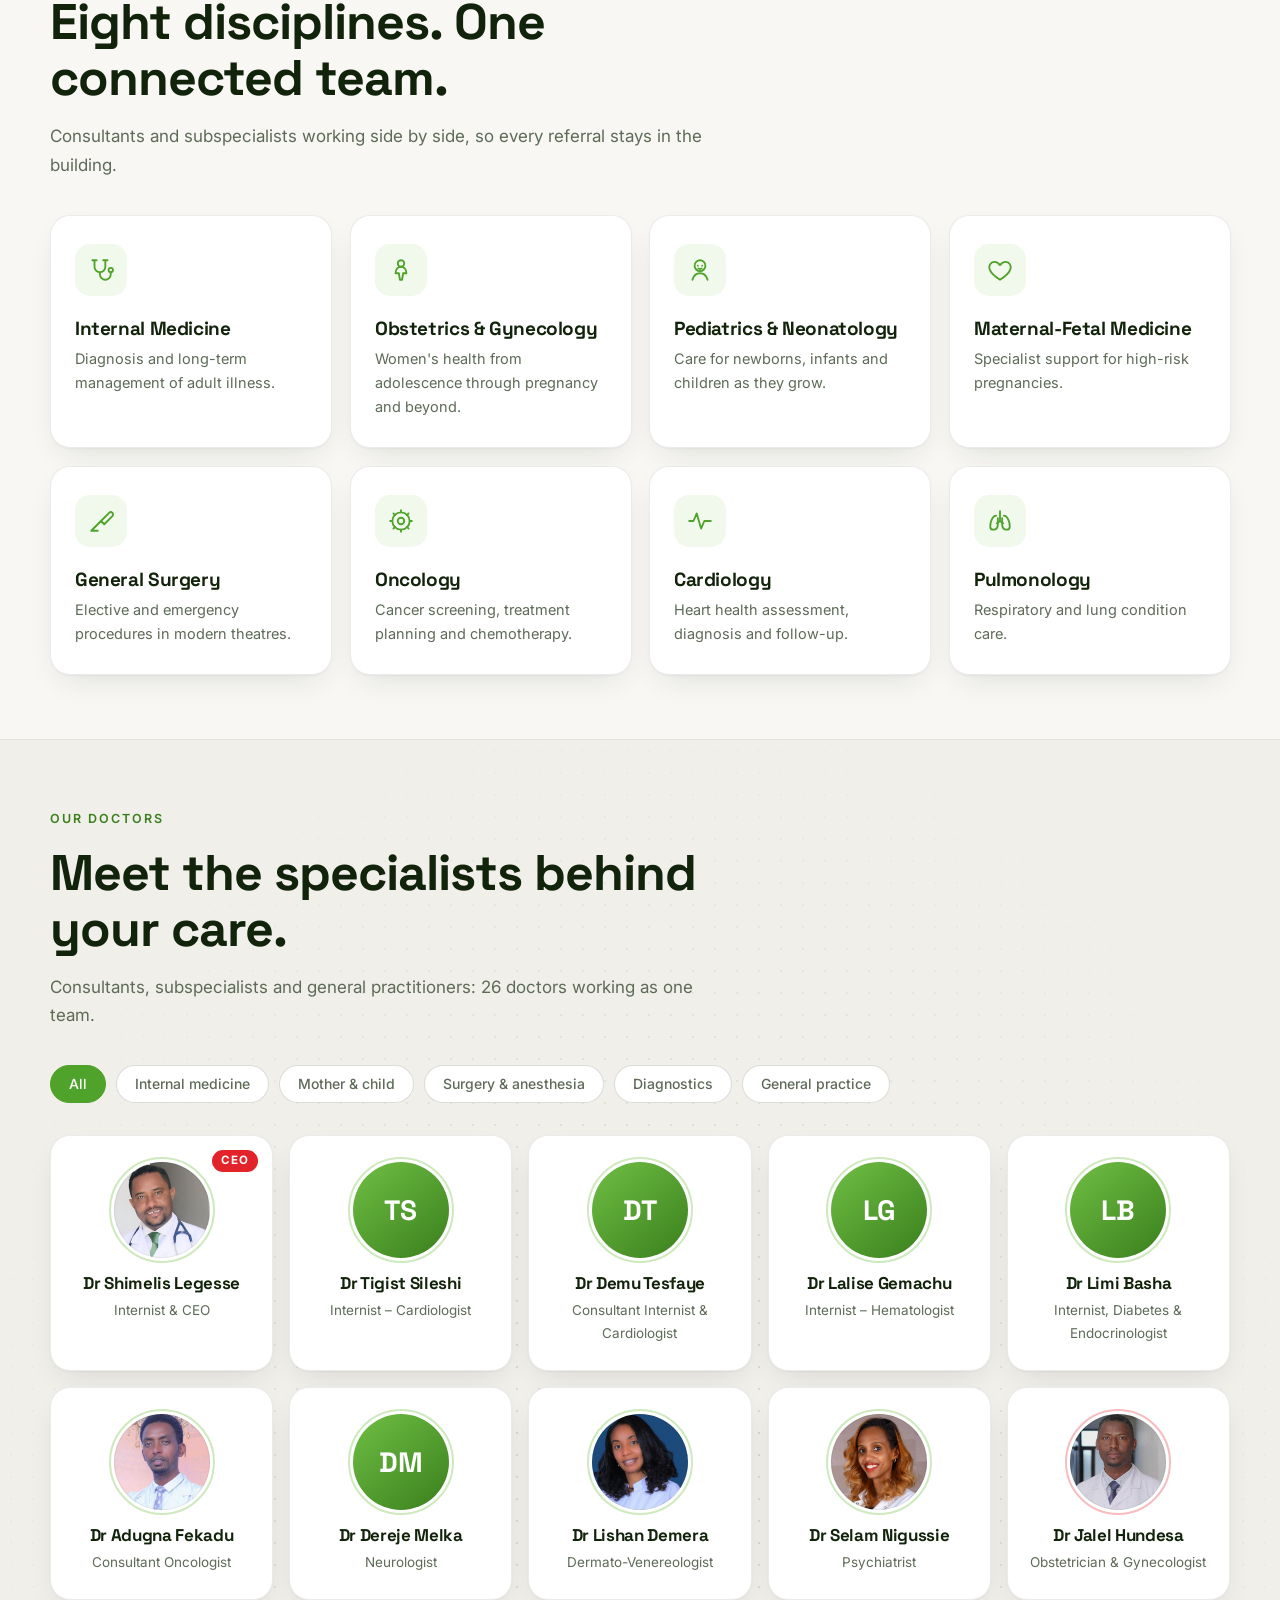
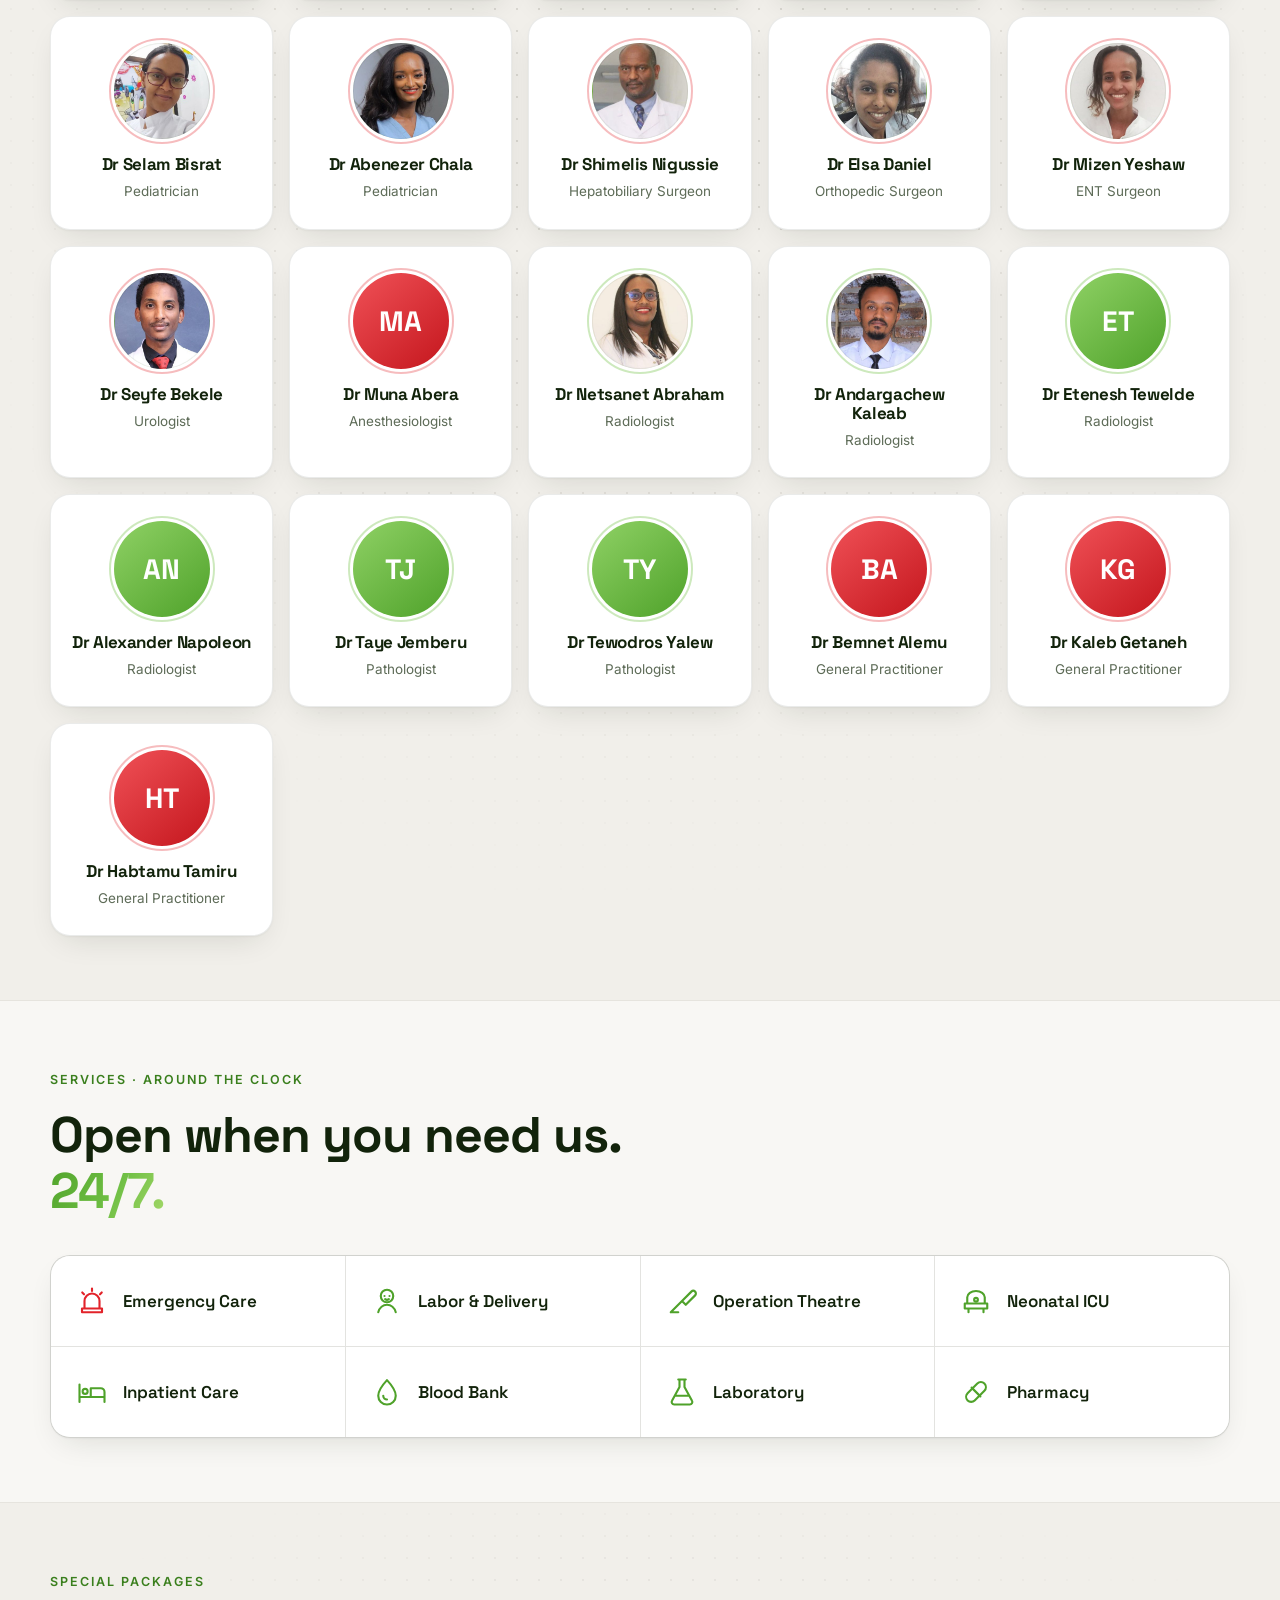
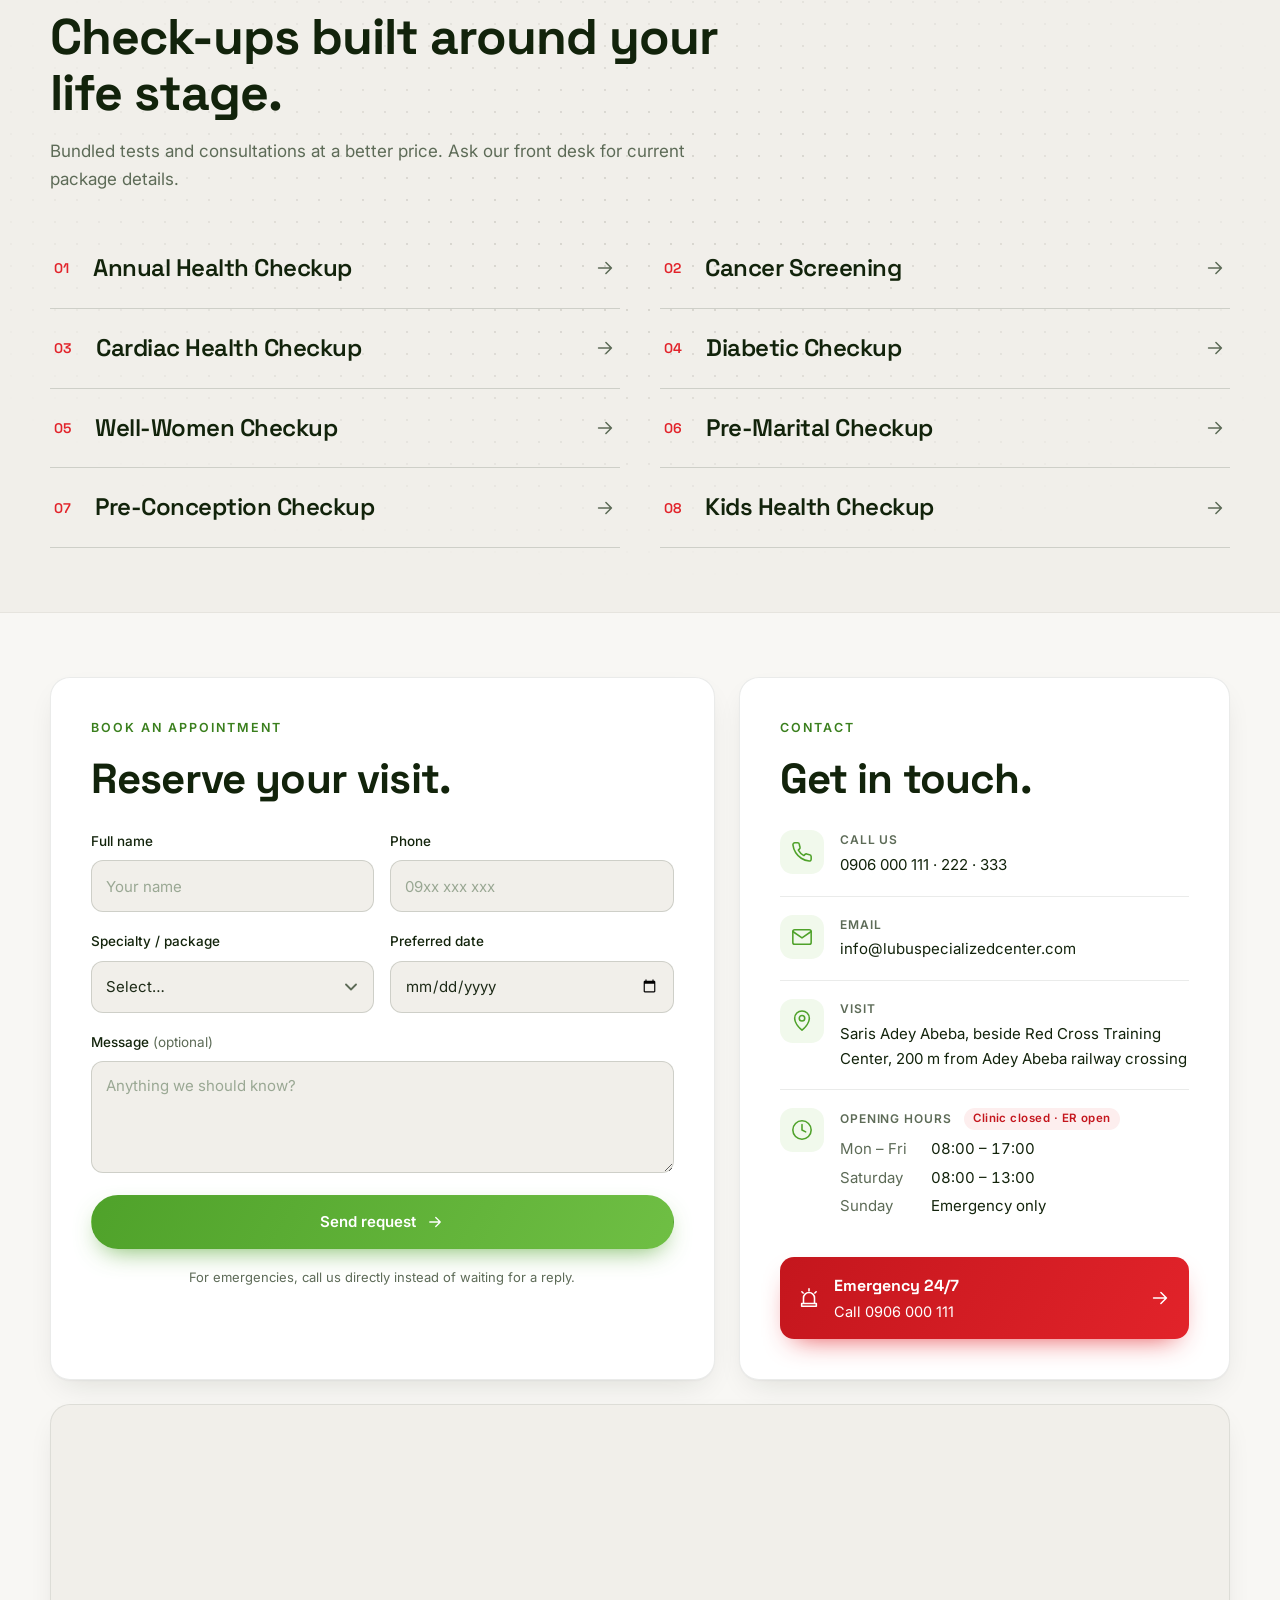
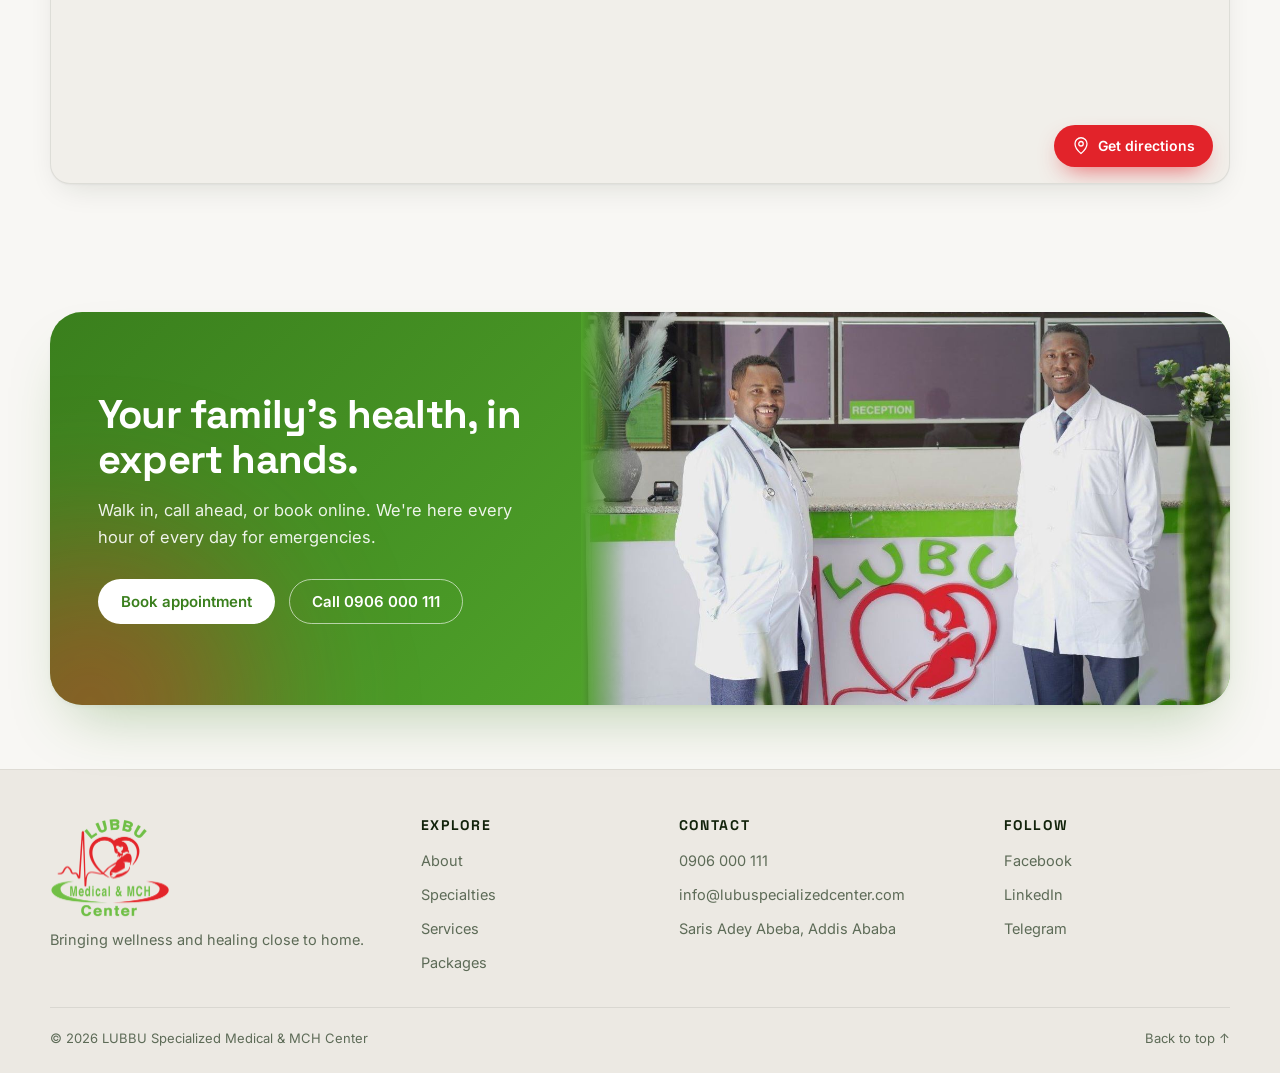
==== commit e6d777d5: "Remove em dashes from site copy Rewrite the seven sentences that used em dashes so they read natural" ====
--- a/index.html
+++ b/index.html
@@ -57,7 +57,7 @@
 
   <header class="nav" id="nav">
     <div class="container nav-inner">
-      <a href="#home" class="brand" aria-label="LUBBU Medical &amp; MCH Center — home">
+      <a href="#home" class="brand" aria-label="LUBBU Medical &amp; MCH Center home page">
         <img src="assets/logo.png" alt="LUBBU Medical &amp; MCH Center" width="72" height="60" />
       </a>
       <nav class="menu" id="menu" aria-label="Main">
@@ -82,7 +82,7 @@
         <div class="hero-copy">
           <span class="chip reveal">Tertiary-level · Multi-specialty · Addis Ababa</span>
           <h1 class="reveal">We care for the <span class="grad">whole family.</span></h1>
-          <p class="lead reveal">Wellness and healing, close to home. At LUBBU you're more than a patient — you're a person, a neighbor and a friend. Expert care for everyone planning, starting and raising a family.</p>
+          <p class="lead reveal">Wellness and healing, close to home. At LUBBU you're more than a patient. You're a person, a neighbor and a friend. Expert care for everyone planning, starting and raising a family.</p>
           <div class="hero-actions reveal">
             <a href="#appointment" class="btn btn-primary">Book an appointment <svg class="ico"><use href="#i-arrow"/></svg></a>
             <a href="tel:0906000111" class="btn btn-ghost"><svg class="ico"><use href="#i-siren"/></svg> Emergency line</a>
@@ -134,10 +134,10 @@
         <div class="reveal">
           <span class="eyebrow">About LUBBU</span>
           <h2>Specialist care, founded by specialists.</h2>
-          <p>LUBBU is a multi-specialty medical center that brings maternal &amp; child health together with internal medicine under one roof. Founded by experienced specialist doctors, we deliver tertiary-level outpatient and inpatient care — at an affordable cost, with innovative packages and discounts.</p>
+          <p>LUBBU is a multi-specialty medical center that brings maternal &amp; child health together with internal medicine under one roof. Founded by experienced specialist doctors, we deliver tertiary-level outpatient and inpatient care at an affordable cost, with innovative packages and discounts.</p>
           <ul class="checks">
             <li><svg class="ico"><use href="#i-check"/></svg>State-of-the-art diagnostic &amp; treatment equipment</li>
-            <li><svg class="ico"><use href="#i-check"/></svg>Two fully equipped operating theatres — one dedicated to C-sections</li>
+            <li><svg class="ico"><use href="#i-check"/></svg>Two fully equipped operating theatres, one dedicated to C-sections</li>
             <li><svg class="ico"><use href="#i-check"/></svg>Painless delivery, Neonatal ICU and chemotherapy services</li>
             <li><svg class="ico"><use href="#i-check"/></svg>A safe, clean and modern environment</li>
           </ul>
@@ -185,7 +185,7 @@
         <div class="section-head reveal">
           <span class="eyebrow">Our doctors</span>
           <h2>Meet the specialists behind your care.</h2>
-          <p>Consultants, subspecialists and general practitioners — 26 doctors working as one team.</p>
+          <p>Consultants, subspecialists and general practitioners: 26 doctors working as one team.</p>
         </div>
         <div class="filters reveal" role="tablist" aria-label="Filter doctors">
           <button class="filter active" data-filter="all" role="tab" aria-selected="true">All</button>
@@ -295,7 +295,7 @@
               </div>
               <label><span class="lbl">Message <span class="opt">(optional)</span></span><textarea name="msg" rows="4" placeholder="Anything we should know?"></textarea></label>
               <button class="btn btn-primary btn-block" type="submit">Send request <svg class="ico"><use href="#i-arrow"/></svg></button>
-              <p class="form-note" id="formNote" role="status">For emergencies, call us directly — don't wait for a reply.</p>
+              <p class="form-note" id="formNote" role="status">For emergencies, call us directly instead of waiting for a reply.</p>
             </form>
           </div>
 
@@ -354,7 +354,7 @@
           </figure>
           <div class="cta-panel">
             <h2>Your family's health, in expert hands.</h2>
-            <p>Walk in, call ahead, or book online — we're here every hour of every day for emergencies.</p>
+            <p>Walk in, call ahead, or book online. We're here every hour of every day for emergencies.</p>
             <div class="hero-actions">
               <a href="#appointment" class="btn btn-light">Book appointment</a>
               <a href="tel:0906000111" class="btn btn-outline-light">Call 0906 000 111</a>
